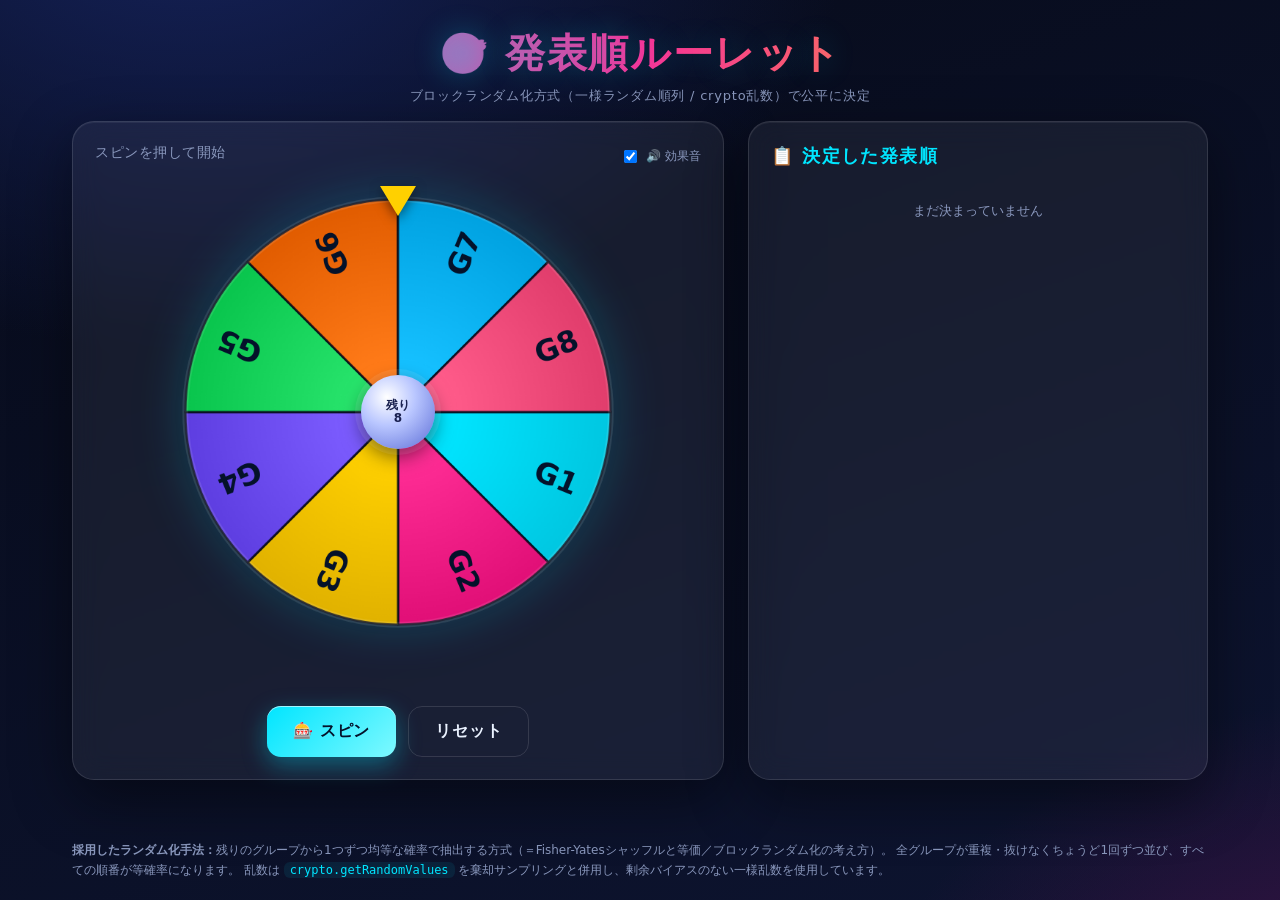
==== index.html @ 49e43e92 "発表順ルーレットアプリを追加 8グループの発表順を一様ランダム順列（ブロックランダム化方式）で 公平に決定するシングルファイルWebアプリ。crypto乱数+棄却サンプリングで 剰余バイアスを排除し、" ====
<!DOCTYPE html>
<html lang="ja">
<head>
<meta charset="UTF-8" />
<meta name="viewport" content="width=device-width, initial-scale=1.0" />
<title>発表順ルーレット | Presentation Order Randomizer</title>
<style>
  :root{
    --bg0:#070b1a;
    --bg1:#0d1430;
    --accent:#00e5ff;
    --accent2:#ff2d95;
    --accent3:#ffd000;
    --glass:rgba(255,255,255,.06);
    --glass-border:rgba(255,255,255,.12);
    --txt:#eaf2ff;
    --muted:#8a98bd;
  }
  *{box-sizing:border-box;}
  html,body{margin:0;height:100%;}
  body{
    font-family:"Hiragino Kaku Gothic ProN","Yu Gothic",Meiryo,system-ui,sans-serif;
    color:var(--txt);
    background:
      radial-gradient(1200px 800px at 15% -10%, #15225a 0%, transparent 55%),
      radial-gradient(1000px 700px at 110% 120%, #45114a 0%, transparent 55%),
      linear-gradient(160deg,var(--bg0),var(--bg1));
    min-height:100%;
    overflow-x:hidden;
  }
  header{
    text-align:center;
    padding:26px 16px 6px;
  }
  header h1{
    margin:0;
    font-size:clamp(22px,4vw,40px);
    letter-spacing:.04em;
    background:linear-gradient(90deg,var(--accent),var(--accent2),var(--accent3));
    -webkit-background-clip:text;background-clip:text;color:transparent;
    text-shadow:0 0 30px rgba(0,229,255,.25);
  }
  header p{margin:6px 0 0;color:var(--muted);font-size:13px;letter-spacing:.06em;}

  .layout{
    display:grid;
    grid-template-columns: minmax(360px, 1fr) minmax(320px, 460px);
    gap:24px;
    max-width:1180px;
    margin:10px auto 60px;
    padding:0 22px;
  }
  @media (max-width:900px){
    .layout{grid-template-columns:1fr;}
  }

  .panel{
    background:var(--glass);
    border:1px solid var(--glass-border);
    border-radius:22px;
    backdrop-filter:blur(14px);
    box-shadow:0 20px 60px rgba(0,0,0,.45), inset 0 1px 0 rgba(255,255,255,.06);
    padding:22px;
  }

  /* ---- Wheel ---- */
  .wheel-wrap{
    position:relative;
    display:flex;
    flex-direction:column;
    align-items:center;
    gap:18px;
  }
  .wheel-stage{position:relative;width:min(72vw,440px);aspect-ratio:1/1;}
  canvas{width:100%;height:100%;display:block;
    filter:drop-shadow(0 0 26px rgba(0,229,255,.20));}
  .pointer{
    position:absolute;top:-6px;left:50%;transform:translateX(-50%);
    width:0;height:0;
    border-left:18px solid transparent;
    border-right:18px solid transparent;
    border-top:30px solid var(--accent3);
    filter:drop-shadow(0 4px 6px rgba(0,0,0,.5));
    z-index:5;
  }
  .hub{
    position:absolute;top:50%;left:50%;transform:translate(-50%,-50%);
    width:74px;height:74px;border-radius:50%;
    background:radial-gradient(circle at 35% 30%, #fff, #b9c6ff 40%, #5a6bd6 100%);
    box-shadow:0 0 0 6px rgba(255,255,255,.08), 0 8px 20px rgba(0,0,0,.5);
    display:flex;align-items:center;justify-content:center;
    font-weight:800;font-size:12px;color:#1a2150;text-align:center;line-height:1.1;
    z-index:4;user-select:none;
  }

  .controls{display:flex;gap:12px;flex-wrap:wrap;justify-content:center;}
  button{
    font-family:inherit;cursor:pointer;border:none;border-radius:14px;
    padding:14px 26px;font-size:16px;font-weight:800;letter-spacing:.05em;
    color:#04122a;
    background:linear-gradient(135deg,var(--accent),#7ef9ff);
    box-shadow:0 8px 24px rgba(0,229,255,.35), inset 0 1px 0 rgba(255,255,255,.6);
    transition:transform .12s ease, box-shadow .12s ease, opacity .2s;
  }
  button:hover{transform:translateY(-2px);box-shadow:0 12px 30px rgba(0,229,255,.5);}
  button:active{transform:translateY(0);}
  button:disabled{opacity:.4;cursor:not-allowed;transform:none;box-shadow:none;}
  button.ghost{
    background:transparent;color:var(--txt);
    border:1px solid var(--glass-border);box-shadow:none;
  }
  button.ghost:hover{background:rgba(255,255,255,.08);box-shadow:none;}

  .status{min-height:24px;font-size:14px;color:var(--muted);text-align:center;letter-spacing:.04em;}
  .big-result{
    text-align:center;font-weight:900;font-size:clamp(20px,3vw,30px);
    min-height:38px;
    background:linear-gradient(90deg,var(--accent3),var(--accent2));
    -webkit-background-clip:text;background-clip:text;color:transparent;
    transition:opacity .3s;
  }

  /* ---- Order list ---- */
  .side h2{margin:0 0 14px;font-size:18px;letter-spacing:.08em;color:var(--accent);}
  .order-list{list-style:none;margin:0;padding:0;display:flex;flex-direction:column;gap:10px;}
  .order-item{
    display:flex;align-items:center;gap:14px;
    padding:12px 14px;border-radius:14px;
    background:rgba(255,255,255,.04);
    border:1px solid var(--glass-border);
    opacity:0;transform:translateY(10px);
    animation:pop .45s cubic-bezier(.2,1.2,.3,1) forwards;
  }
  @keyframes pop{to{opacity:1;transform:translateY(0);}}
  .rank{
    flex:0 0 auto;width:42px;height:42px;border-radius:12px;
    display:flex;align-items:center;justify-content:center;
    font-weight:900;font-size:18px;color:#04122a;
    background:linear-gradient(135deg,var(--accent2),var(--accent3));
    box-shadow:0 6px 16px rgba(255,45,149,.35);
  }
  .order-item .info{display:flex;flex-direction:column;gap:2px;min-width:0;}
  .order-item .grp{font-weight:800;font-size:15px;}
  .order-item .members{font-size:12px;color:var(--muted);
    white-space:nowrap;overflow:hidden;text-overflow:ellipsis;}
  .placeholder{color:var(--muted);font-size:13px;text-align:center;padding:20px 0;}

  .footnote{
    max-width:1180px;margin:0 auto 50px;padding:0 22px;
    color:var(--muted);font-size:12px;line-height:1.7;
  }
  .footnote code{color:var(--accent);background:rgba(0,229,255,.08);padding:1px 6px;border-radius:6px;}

  /* confetti */
  #confetti{position:fixed;inset:0;pointer-events:none;z-index:50;}
  .toprow{display:flex;justify-content:space-between;align-items:center;margin-bottom:6px;}
  .mute{font-size:12px;color:var(--muted);display:flex;gap:6px;align-items:center;cursor:pointer;user-select:none;}
</style>
</head>
<body>
  <header>
    <h1>🎯 発表順ルーレット</h1>
    <p>ブロックランダム化方式（一様ランダム順列 / crypto乱数）で公平に決定</p>
  </header>

  <div class="layout">
    <!-- LEFT: Wheel -->
    <section class="panel wheel-wrap">
      <div class="toprow" style="width:100%">
        <span class="status" id="status" style="text-align:left">スピンを押して開始</span>
        <label class="mute"><input type="checkbox" id="soundToggle" checked> 🔊 効果音</label>
      </div>
      <div class="wheel-stage">
        <div class="pointer"></div>
        <canvas id="wheel" width="600" height="600"></canvas>
        <div class="hub" id="hub">残り<br>8</div>
      </div>
      <div class="big-result" id="bigResult"></div>
      <div class="controls">
        <button id="spinBtn">🎰 スピン</button>
        <button id="resetBtn" class="ghost">リセット</button>
      </div>
    </section>

    <!-- RIGHT: Order -->
    <aside class="panel side">
      <h2>📋 決定した発表順</h2>
      <ol class="order-list" id="orderList">
        <li class="placeholder">まだ決まっていません</li>
      </ol>
    </aside>
  </div>

  <p class="footnote">
    <strong>採用したランダム化手法：</strong>残りのグループから1つずつ均等な確率で抽出する方式（＝Fisher-Yatesシャッフルと等価／ブロックランダム化の考え方）。
    全グループが重複・抜けなくちょうど1回ずつ並び、すべての順番が等確率になります。
    乱数は <code>crypto.getRandomValues</code> を棄却サンプリングと併用し、剰余バイアスのない一様乱数を使用しています。
  </p>

  <canvas id="confetti"></canvas>

<script>
/* ====== データ ====== */
const GROUPS = [
  {no:1, members:[{id:"251436",rome:"TAKEDA, AKARI",ja:"武田 灯"},{id:"301172",rome:"KAWAHARADA, MAYU",ja:"河原田 舞佑"}]},
  {no:2, members:[{id:"271026",rome:"ATSUMI, MOMOKA",ja:"渥見 桃可"},{id:"301081",rome:"HISANO, AYANE",ja:"久野 絢音"}]},
  {no:3, members:[{id:"281442",rome:"TAKANO, AMANE",ja:"高野 天音"},{id:"301511",rome:"UEHARA, SEIICHIRO",ja:"植原 誠一郎"}]},
  {no:4, members:[{id:"291221",rome:"KIMURA, YUNA",ja:"木村 優那"},{id:"301128",rome:"ITO, REIKA",ja:"伊藤 怜和"}]},
  {no:5, members:[{id:"291383",rome:"NISHIO, EITO",ja:"西尾 瑛人"},{id:"301096",rome:"ICHINOSE, YUKINO",ja:"一ノ瀬 友希乃"}]},
  {no:6, members:[{id:"291501",rome:"SHOJI, KAEDE",ja:"庄司 楓"},{id:"301445",rome:"SUZUKI, NANAKO",ja:"鈴木 菜々子"}]},
  {no:7, members:[{id:"291860",rome:"OK, EUNICE",ja:""},{id:"301423",rome:"SHINKAI, KIPPEI",ja:"新海 吉兵"}]},
  {no:8, members:[{id:"301025",rome:"EMOTO, NOAH",ja:"江本 乃安"},{id:"301387",rome:"SAKAMOTO, SUMIKA",ja:"坂本 澄佳"}]},
];
const N = GROUPS.length;
const SEG = (Math.PI*2)/N;
const COLORS = ["#00e5ff","#ff2d95","#ffd000","#7c5cff","#27e36b","#ff7a18","#15c0ff","#ff5b8a"];

/* ====== 偏りのない乱数（棄却サンプリング） ====== */
function randInt(n){               // 0..n-1 を一様に
  const max = Math.floor(0xFFFFFFFF / n) * n;
  const buf = new Uint32Array(1);
  let x;
  do { crypto.getRandomValues(buf); x = buf[0]; } while (x >= max);
  return x % n;
}

/* ====== 状態 ====== */
let decided = [];                 // 決定済みグループ番号(1始まり)
let remaining = GROUPS.map(g=>g.no);
let rotation = 0;                 // 現在のホイール角
let spinning = false;

/* ====== Canvas ====== */
const cv = document.getElementById("wheel");
const ctx = cv.getContext("2d");
const SIZE = cv.width;
const CX = SIZE/2, CY = SIZE/2, R = SIZE/2 - 10;

function drawWheel(rot){
  ctx.clearRect(0,0,SIZE,SIZE);
  for(let i=0;i<N;i++){
    const start = rot + i*SEG;
    const end = start + SEG;
    const isDone = decided.includes(GROUPS[i].no);
    ctx.beginPath();
    ctx.moveTo(CX,CY);
    ctx.arc(CX,CY,R,start,end);
    ctx.closePath();
    if(isDone){
      ctx.fillStyle = "rgba(120,130,170,.18)";
    }else{
      const grad = ctx.createRadialGradient(CX,CY,R*0.25,CX,CY,R);
      grad.addColorStop(0, COLORS[i]);
      grad.addColorStop(1, shade(COLORS[i],-30));
      ctx.fillStyle = grad;
    }
    ctx.fill();
    ctx.lineWidth = 3;
    ctx.strokeStyle = "rgba(7,11,26,.85)";
    ctx.stroke();

    // ラベル
    ctx.save();
    ctx.translate(CX,CY);
    ctx.rotate(start + SEG/2);
    ctx.textAlign = "right";
    ctx.fillStyle = isDone ? "rgba(255,255,255,.35)" : "#04122a";
    ctx.font = "900 40px system-ui, sans-serif";
    ctx.fillText("G"+GROUPS[i].no, R-26, 14);
    ctx.restore();
  }
  // 外周リング
  ctx.beginPath();
  ctx.arc(CX,CY,R,0,Math.PI*2);
  ctx.lineWidth=8;
  ctx.strokeStyle="rgba(255,255,255,.10)";
  ctx.stroke();
}
function shade(hex,p){
  const n=parseInt(hex.slice(1),16);
  let r=(n>>16)+p, g=((n>>8)&255)+p, b=(n&255)+p;
  r=Math.max(0,Math.min(255,r));g=Math.max(0,Math.min(255,g));b=Math.max(0,Math.min(255,b));
  return `rgb(${r},${g},${b})`;
}

/* ====== サウンド ====== */
let audioCtx=null;
function beep(freq,dur,type="square",vol=.08){
  if(!document.getElementById("soundToggle").checked) return;
  try{
    audioCtx = audioCtx || new (window.AudioContext||window.webkitAudioContext)();
    const o=audioCtx.createOscillator(), g=audioCtx.createGain();
    o.type=type;o.frequency.value=freq;
    o.connect(g);g.connect(audioCtx.destination);
    g.gain.setValueAtTime(vol,audioCtx.currentTime);
    g.gain.exponentialRampToValueAtTime(0.0001,audioCtx.currentTime+dur);
    o.start();o.stop(audioCtx.currentTime+dur);
  }catch(e){}
}
function fanfare(){
  [523,659,784,1047].forEach((f,i)=>setTimeout(()=>beep(f,.25,"triangle",.12),i*110));
}

/* ====== スピン ====== */
const spinBtn=document.getElementById("spinBtn");
const resetBtn=document.getElementById("resetBtn");
const statusEl=document.getElementById("status");
const bigResult=document.getElementById("bigResult");
const hub=document.getElementById("hub");

function spin(){
  if(spinning || remaining.length===0) return;
  spinning=true;
  spinBtn.disabled=true; resetBtn.disabled=true;
  bigResult.textContent="";
  statusEl.textContent="抽選中…";

  // 残りから一様ランダムに選ぶ（＝順列を1つずつ確定 / ブロックランダム化）
  const pickIdx = randInt(remaining.length);
  const targetNo = remaining[pickIdx];
  const segIndex = targetNo - 1;             // 配置はG番号順固定

  // 目標セグメント中心をポインタ(真上 -90°)へ
  const center = segIndex*SEG + SEG/2;
  const turns = 5 + randInt(3);              // 演出用の回転数
  const targetRot = (-Math.PI/2 - center) - turns*Math.PI*2;

  const startRot = rotation % (Math.PI*2);
  const normTarget = targetRot;              // 連続値でOK
  const delta = normTarget - startRot;
  const dur = 4200;
  const t0 = performance.now();
  let lastSeg = -1;

  function frame(now){
    let p = Math.min(1,(now-t0)/dur);
    const eased = 1 - Math.pow(1-p, 3);      // ease-out cubic
    rotation = startRot + delta*eased;
    drawWheel(rotation);

    // セグメント通過音
    const ang = ((-Math.PI/2 - rotation) % (Math.PI*2) + Math.PI*2) % (Math.PI*2);
    const curSeg = Math.floor(ang/SEG);
    if(curSeg!==lastSeg){ lastSeg=curSeg; beep(380+curSeg*12,.04,"square",.05); }

    if(p<1){ requestAnimationFrame(frame); }
    else { finishSpin(targetNo); }
  }
  requestAnimationFrame(frame);
}

function finishSpin(no){
  decided.push(no);
  remaining = remaining.filter(x=>x!==no);
  drawWheel(rotation);
  fanfare();

  const g = GROUPS[no-1];
  bigResult.textContent = `${decided.length}番目 → グループ${no}`;
  statusEl.textContent = remaining.length>0
      ? `残り ${remaining.length} グループ`
      : "🎉 全グループの順番が決定しました！";
  hub.innerHTML = remaining.length>0 ? `残り<br>${remaining.length}` : "完了!";

  renderOrder();
  launchConfetti(remaining.length===0 ? 160 : 40);

  spinning=false;
  resetBtn.disabled=false;
  if(remaining.length>0){ spinBtn.disabled=false; }
  else{ spinBtn.disabled=true; }
}

function renderOrder(){
  const ol=document.getElementById("orderList");
  if(decided.length===0){
    ol.innerHTML='<li class="placeholder">まだ決まっていません</li>';
    return;
  }
  ol.innerHTML="";
  decided.forEach((no,idx)=>{
    const g=GROUPS[no-1];
    const names=g.members.map(m=>m.ja||m.rome).join(" ・ ");
    const li=document.createElement("li");
    li.className="order-item";
    li.style.animationDelay=(idx*0.03)+"s";
    li.innerHTML=`<div class="rank">${idx+1}</div>
      <div class="info">
        <span class="grp">グループ ${no}</span>
        <span class="members" title="${names}">${names}</span>
      </div>`;
    ol.appendChild(li);
  });
}

function reset(){
  decided=[]; remaining=GROUPS.map(g=>g.no);
  rotation=0; spinning=false;
  spinBtn.disabled=false; resetBtn.disabled=false;
  bigResult.textContent=""; statusEl.textContent="スピンを押して開始";
  hub.innerHTML="残り<br>8";
  drawWheel(rotation); renderOrder();
}

spinBtn.addEventListener("click",spin);
resetBtn.addEventListener("click",reset);

/* ====== 紙吹雪 ====== */
const confCv=document.getElementById("confetti");
const cctx=confCv.getContext("2d");
let parts=[];
function sizeConf(){confCv.width=innerWidth;confCv.height=innerHeight;}
sizeConf(); addEventListener("resize",sizeConf);
function launchConfetti(n){
  for(let i=0;i<n;i++){
    parts.push({
      x:Math.random()*confCv.width, y:-20,
      vx:(Math.random()-.5)*6, vy:Math.random()*4+2,
      s:Math.random()*8+4, c:COLORS[Math.floor(Math.random()*COLORS.length)],
      rot:Math.random()*6.28, vr:(Math.random()-.5)*.3, life:1
    });
  }
  if(!confRunning) runConfetti();
}
let confRunning=false;
function runConfetti(){
  confRunning=true;
  cctx.clearRect(0,0,confCv.width,confCv.height);
  parts.forEach(p=>{
    p.x+=p.vx;p.y+=p.vy;p.vy+=.12;p.rot+=p.vr;p.life-=.006;
    cctx.save();cctx.translate(p.x,p.y);cctx.rotate(p.rot);
    cctx.globalAlpha=Math.max(0,p.life);cctx.fillStyle=p.c;
    cctx.fillRect(-p.s/2,-p.s/2,p.s,p.s*.6);cctx.restore();
  });
  parts=parts.filter(p=>p.life>0 && p.y<confCv.height+30);
  if(parts.length>0){requestAnimationFrame(runConfetti);}
  else{cctx.clearRect(0,0,confCv.width,confCv.height);confRunning=false;}
}

/* init */
drawWheel(rotation);
</script>
</body>
</html>
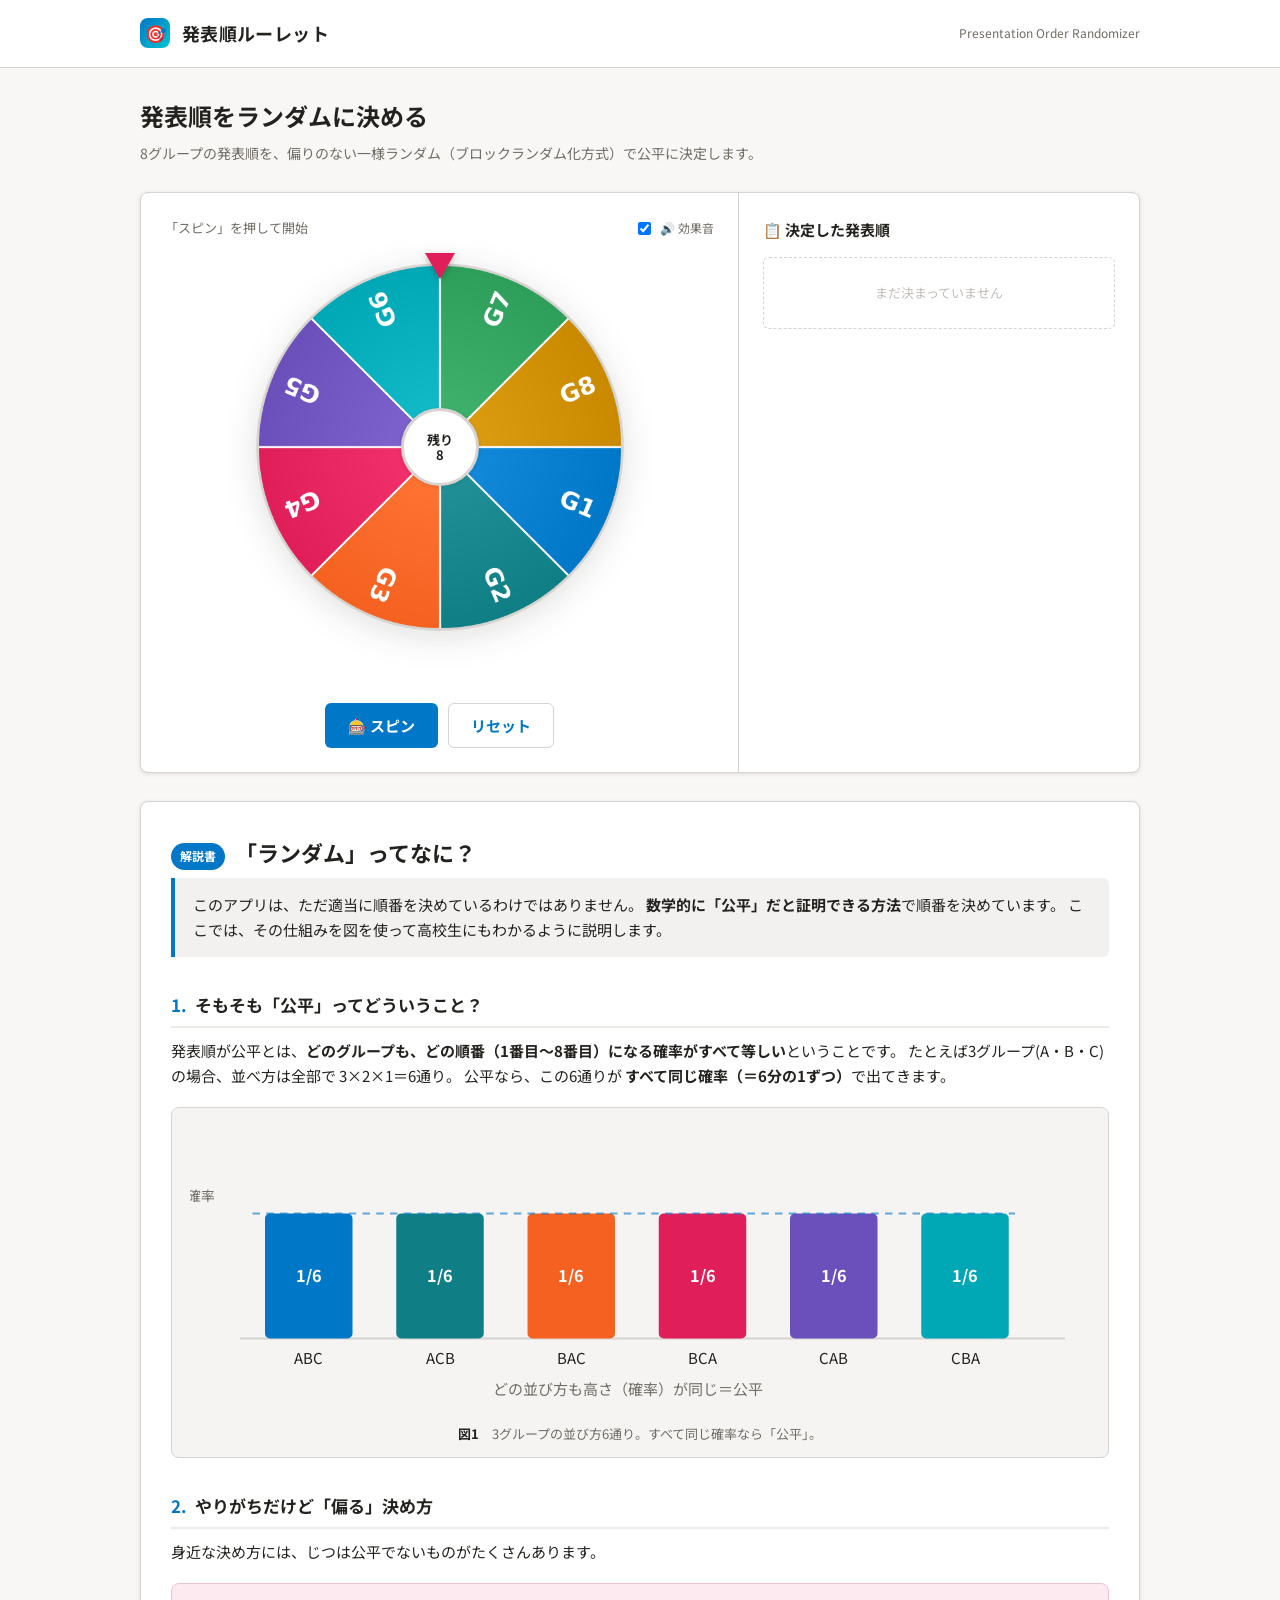
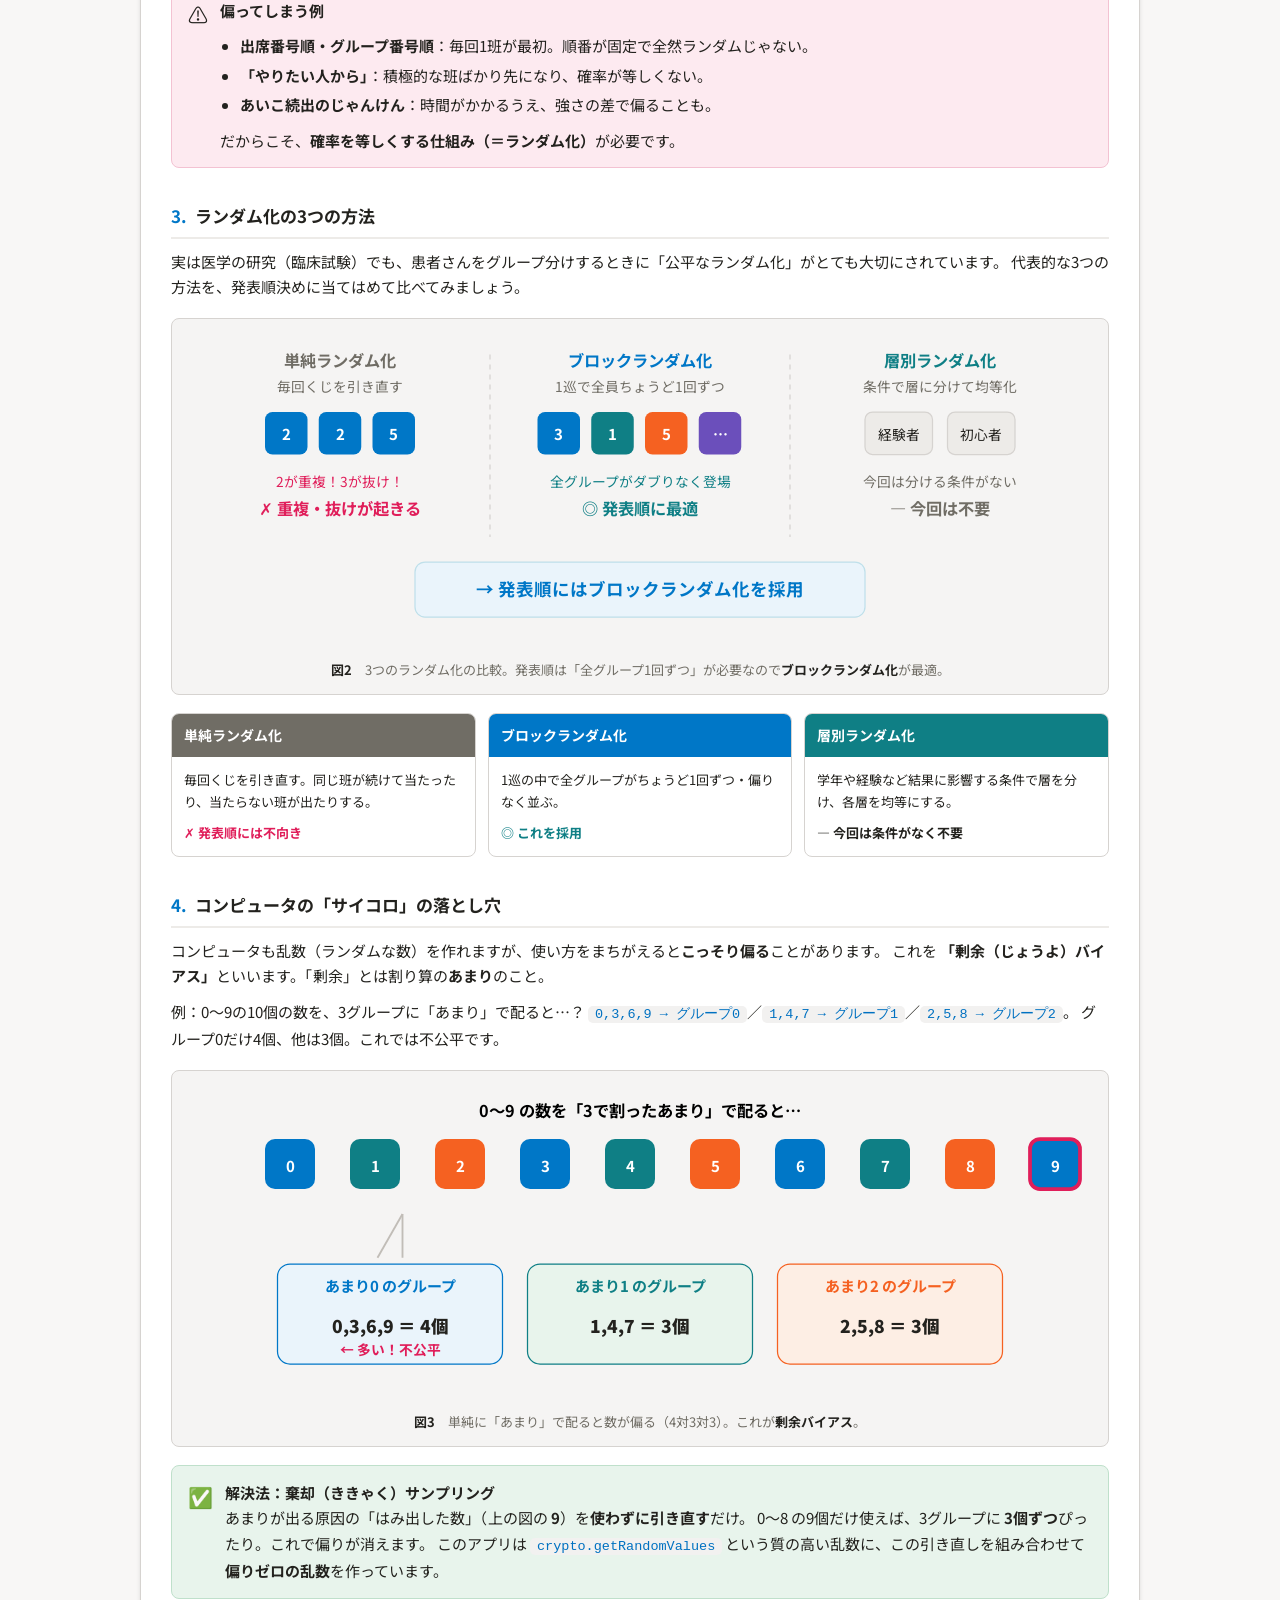
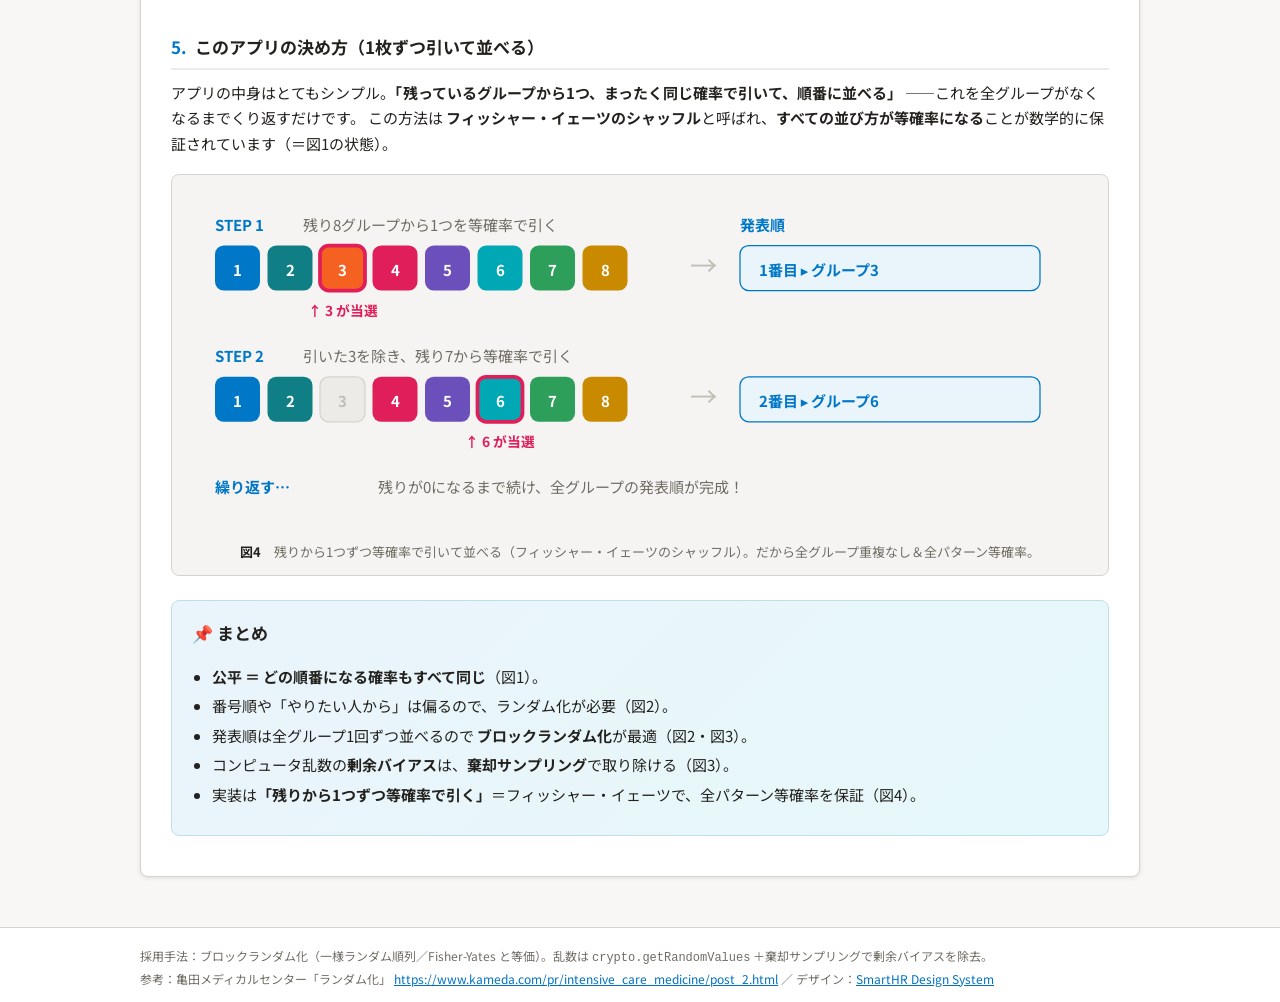
==== commit 1547acc5: "UIをSmartHRデザインに刷新し、図解付きランダム解説書を追加 - SmartHRのカラートークン(MAIN #0077c7 等)とライトで明快なUIに全面リデザイン - ルーレット配色をアクセシ" ====
--- a/index.html
+++ b/index.html
@@ -4,198 +4,513 @@
 <meta charset="UTF-8" />
 <meta name="viewport" content="width=device-width, initial-scale=1.0" />
 <title>発表順ルーレット | Presentation Order Randomizer</title>
+<link rel="preconnect" href="https://fonts.googleapis.com">
+<link rel="preconnect" href="https://fonts.gstatic.com" crossorigin>
+<link href="https://fonts.googleapis.com/css2?family=Noto+Sans+JP:wght@400;500;700;900&display=swap" rel="stylesheet">
 <style>
+  /* ===== SmartHR Design Tokens ===== */
   :root{
-    --bg0:#070b1a;
-    --bg1:#0d1430;
-    --accent:#00e5ff;
-    --accent2:#ff2d95;
-    --accent3:#ffd000;
-    --glass:rgba(255,255,255,.06);
-    --glass-border:rgba(255,255,255,.12);
-    --txt:#eaf2ff;
-    --muted:#8a98bd;
+    --main:#0077c7;        /* MAIN / primary */
+    --main-hover:#0071c1;
+    --brand:#00c4cc;       /* SmartHR blue */
+    --danger:#e01e5a;
+    --warning:#ffcc17;
+    --green:#0f7f85;
+    --orange:#f56121;
+
+    --text-black:#23221e;
+    --text-grey:#706d65;
+    --text-disabled:#c1bdb7;
+    --link:#0071c1;
+
+    --bg:#f8f7f6;          /* BACKGROUND */
+    --base-grey:#f5f4f3;
+    --over-bg:#f2f1f0;
+    --head:#edebe8;
+    --border:#d6d3d0;
+    --white:#fff;
+
+    --radius:8px;
+    --radius-sm:6px;
+    --shadow:0 1px 4px rgba(35,34,30,.12);
+    --shadow-lg:0 4px 16px rgba(35,34,30,.12);
   }
   *{box-sizing:border-box;}
-  html,body{margin:0;height:100%;}
+  html,body{margin:0;}
   body{
-    font-family:"Hiragino Kaku Gothic ProN","Yu Gothic",Meiryo,system-ui,sans-serif;
-    color:var(--txt);
-    background:
-      radial-gradient(1200px 800px at 15% -10%, #15225a 0%, transparent 55%),
-      radial-gradient(1000px 700px at 110% 120%, #45114a 0%, transparent 55%),
-      linear-gradient(160deg,var(--bg0),var(--bg1));
-    min-height:100%;
-    overflow-x:hidden;
-  }
-  header{
-    text-align:center;
-    padding:26px 16px 6px;
-  }
-  header h1{
-    margin:0;
-    font-size:clamp(22px,4vw,40px);
-    letter-spacing:.04em;
-    background:linear-gradient(90deg,var(--accent),var(--accent2),var(--accent3));
-    -webkit-background-clip:text;background-clip:text;color:transparent;
-    text-shadow:0 0 30px rgba(0,229,255,.25);
-  }
-  header p{margin:6px 0 0;color:var(--muted);font-size:13px;letter-spacing:.06em;}
-
-  .layout{
+    font-family:"Noto Sans JP","Hiragino Kaku Gothic ProN","Yu Gothic",Meiryo,system-ui,sans-serif;
+    color:var(--text-black);
+    background:var(--bg);
+    line-height:1.7;
+    font-size:15px;
+    -webkit-font-smoothing:antialiased;
+  }
+  .container{max-width:1040px;margin:0 auto;padding:0 20px;}
+
+  /* ===== Header ===== */
+  header.site{
+    background:var(--white);
+    border-bottom:1px solid var(--border);
+  }
+  .site-inner{
+    max-width:1040px;margin:0 auto;padding:18px 20px;
+    display:flex;align-items:center;gap:12px;
+  }
+  .logo-dot{
+    width:30px;height:30px;border-radius:8px;flex:0 0 auto;
+    background:linear-gradient(135deg,var(--main),var(--brand));
+    display:flex;align-items:center;justify-content:center;font-size:17px;
+  }
+  header.site h1{margin:0;font-size:18px;font-weight:700;letter-spacing:.02em;}
+  header.site .sub{margin-left:auto;font-size:12px;color:var(--text-grey);}
+
+  .page-title{padding:28px 0 8px;}
+  .page-title h2{margin:0;font-size:24px;font-weight:700;}
+  .page-title p{margin:6px 0 0;color:var(--text-grey);font-size:14px;}
+
+  /* ===== Card ===== */
+  .card{
+    background:var(--white);
+    border:1px solid var(--border);
+    border-radius:var(--radius);
+    box-shadow:var(--shadow);
+  }
+  section.app{margin:18px 0 28px;}
+  .app-grid{
     display:grid;
-    grid-template-columns: minmax(360px, 1fr) minmax(320px, 460px);
-    gap:24px;
-    max-width:1180px;
-    margin:10px auto 60px;
-    padding:0 22px;
-  }
-  @media (max-width:900px){
-    .layout{grid-template-columns:1fr;}
-  }
-
-  .panel{
-    background:var(--glass);
-    border:1px solid var(--glass-border);
-    border-radius:22px;
-    backdrop-filter:blur(14px);
-    box-shadow:0 20px 60px rgba(0,0,0,.45), inset 0 1px 0 rgba(255,255,255,.06);
-    padding:22px;
-  }
-
-  /* ---- Wheel ---- */
-  .wheel-wrap{
-    position:relative;
-    display:flex;
-    flex-direction:column;
-    align-items:center;
-    gap:18px;
-  }
-  .wheel-stage{position:relative;width:min(72vw,440px);aspect-ratio:1/1;}
-  canvas{width:100%;height:100%;display:block;
-    filter:drop-shadow(0 0 26px rgba(0,229,255,.20));}
+    grid-template-columns: minmax(320px,1fr) minmax(300px,400px);
+    gap:0;
+  }
+  @media (max-width:860px){ .app-grid{grid-template-columns:1fr;} }
+
+  .wheel-col{padding:24px;display:flex;flex-direction:column;align-items:center;gap:18px;
+    border-right:1px solid var(--border);}
+  @media (max-width:860px){ .wheel-col{border-right:none;border-bottom:1px solid var(--border);} }
+
+  .statusbar{width:100%;display:flex;justify-content:space-between;align-items:center;}
+  .status{font-size:13px;color:var(--text-grey);}
+  .mute{font-size:12px;color:var(--text-grey);display:flex;gap:6px;align-items:center;cursor:pointer;user-select:none;}
+
+  .wheel-stage{position:relative;width:min(70vw,380px);aspect-ratio:1/1;}
+  canvas#wheel{width:100%;height:100%;display:block;filter:drop-shadow(0 6px 16px rgba(35,34,30,.14));}
   .pointer{
-    position:absolute;top:-6px;left:50%;transform:translateX(-50%);
-    width:0;height:0;
-    border-left:18px solid transparent;
-    border-right:18px solid transparent;
-    border-top:30px solid var(--accent3);
-    filter:drop-shadow(0 4px 6px rgba(0,0,0,.5));
-    z-index:5;
+    position:absolute;top:-4px;left:50%;transform:translateX(-50%);
+    width:0;height:0;border-left:15px solid transparent;border-right:15px solid transparent;
+    border-top:26px solid var(--danger);filter:drop-shadow(0 2px 3px rgba(0,0,0,.25));z-index:5;
   }
   .hub{
     position:absolute;top:50%;left:50%;transform:translate(-50%,-50%);
-    width:74px;height:74px;border-radius:50%;
-    background:radial-gradient(circle at 35% 30%, #fff, #b9c6ff 40%, #5a6bd6 100%);
-    box-shadow:0 0 0 6px rgba(255,255,255,.08), 0 8px 20px rgba(0,0,0,.5);
+    width:78px;height:78px;border-radius:50%;background:var(--white);
+    border:3px solid var(--border);box-shadow:var(--shadow);
     display:flex;align-items:center;justify-content:center;
-    font-weight:800;font-size:12px;color:#1a2150;text-align:center;line-height:1.1;
-    z-index:4;user-select:none;
-  }
-
-  .controls{display:flex;gap:12px;flex-wrap:wrap;justify-content:center;}
+    font-weight:700;font-size:13px;color:var(--text-black);text-align:center;line-height:1.2;z-index:4;user-select:none;
+  }
+
+  .big-result{min-height:30px;font-size:20px;font-weight:700;color:var(--main);text-align:center;}
+
+  .controls{display:flex;gap:10px;flex-wrap:wrap;justify-content:center;}
   button{
-    font-family:inherit;cursor:pointer;border:none;border-radius:14px;
-    padding:14px 26px;font-size:16px;font-weight:800;letter-spacing:.05em;
-    color:#04122a;
-    background:linear-gradient(135deg,var(--accent),#7ef9ff);
-    box-shadow:0 8px 24px rgba(0,229,255,.35), inset 0 1px 0 rgba(255,255,255,.6);
-    transition:transform .12s ease, box-shadow .12s ease, opacity .2s;
-  }
-  button:hover{transform:translateY(-2px);box-shadow:0 12px 30px rgba(0,229,255,.5);}
-  button:active{transform:translateY(0);}
-  button:disabled{opacity:.4;cursor:not-allowed;transform:none;box-shadow:none;}
-  button.ghost{
-    background:transparent;color:var(--txt);
-    border:1px solid var(--glass-border);box-shadow:none;
-  }
-  button.ghost:hover{background:rgba(255,255,255,.08);box-shadow:none;}
-
-  .status{min-height:24px;font-size:14px;color:var(--muted);text-align:center;letter-spacing:.04em;}
-  .big-result{
-    text-align:center;font-weight:900;font-size:clamp(20px,3vw,30px);
-    min-height:38px;
-    background:linear-gradient(90deg,var(--accent3),var(--accent2));
-    -webkit-background-clip:text;background-clip:text;color:transparent;
-    transition:opacity .3s;
-  }
-
-  /* ---- Order list ---- */
-  .side h2{margin:0 0 14px;font-size:18px;letter-spacing:.08em;color:var(--accent);}
-  .order-list{list-style:none;margin:0;padding:0;display:flex;flex-direction:column;gap:10px;}
+    font-family:inherit;cursor:pointer;border-radius:var(--radius-sm);
+    padding:11px 22px;font-size:15px;font-weight:700;transition:background .15s,box-shadow .15s,color .15s;
+    border:1px solid transparent;
+  }
+  button:focus-visible{outline:3px solid rgba(0,119,199,.4);outline-offset:1px;}
+  .btn-primary{background:var(--main);color:var(--white);}
+  .btn-primary:hover:not(:disabled){background:var(--main-hover);}
+  .btn-secondary{background:var(--white);color:var(--main);border-color:var(--border);}
+  .btn-secondary:hover:not(:disabled){background:var(--base-grey);}
+  button:disabled{opacity:.45;cursor:not-allowed;}
+
+  /* ===== Order list ===== */
+  .order-col{padding:24px;}
+  .order-col h3{margin:0 0 14px;font-size:15px;font-weight:700;color:var(--text-black);
+    display:flex;align-items:center;gap:8px;}
+  .order-list{list-style:none;margin:0;padding:0;display:flex;flex-direction:column;gap:8px;}
   .order-item{
-    display:flex;align-items:center;gap:14px;
-    padding:12px 14px;border-radius:14px;
-    background:rgba(255,255,255,.04);
-    border:1px solid var(--glass-border);
-    opacity:0;transform:translateY(10px);
-    animation:pop .45s cubic-bezier(.2,1.2,.3,1) forwards;
+    display:flex;align-items:center;gap:12px;padding:10px 12px;border-radius:var(--radius-sm);
+    background:var(--base-grey);border:1px solid var(--border);
+    opacity:0;transform:translateY(8px);animation:pop .4s cubic-bezier(.2,1,.3,1) forwards;
   }
   @keyframes pop{to{opacity:1;transform:translateY(0);}}
-  .rank{
-    flex:0 0 auto;width:42px;height:42px;border-radius:12px;
-    display:flex;align-items:center;justify-content:center;
-    font-weight:900;font-size:18px;color:#04122a;
-    background:linear-gradient(135deg,var(--accent2),var(--accent3));
-    box-shadow:0 6px 16px rgba(255,45,149,.35);
-  }
-  .order-item .info{display:flex;flex-direction:column;gap:2px;min-width:0;}
-  .order-item .grp{font-weight:800;font-size:15px;}
-  .order-item .members{font-size:12px;color:var(--muted);
-    white-space:nowrap;overflow:hidden;text-overflow:ellipsis;}
-  .placeholder{color:var(--muted);font-size:13px;text-align:center;padding:20px 0;}
-
-  .footnote{
-    max-width:1180px;margin:0 auto 50px;padding:0 22px;
-    color:var(--muted);font-size:12px;line-height:1.7;
-  }
-  .footnote code{color:var(--accent);background:rgba(0,229,255,.08);padding:1px 6px;border-radius:6px;}
-
-  /* confetti */
+  .rank{flex:0 0 auto;width:34px;height:34px;border-radius:8px;display:flex;align-items:center;justify-content:center;
+    font-weight:900;font-size:15px;color:var(--white);background:var(--main);}
+  .order-item .info{display:flex;flex-direction:column;min-width:0;}
+  .order-item .grp{font-weight:700;font-size:14px;}
+  .order-item .members{font-size:12px;color:var(--text-grey);white-space:nowrap;overflow:hidden;text-overflow:ellipsis;}
+  .placeholder{color:var(--text-disabled);font-size:13px;text-align:center;padding:24px 0;
+    border:1px dashed var(--border);border-radius:var(--radius-sm);}
+
+  /* ===== Guide / 解説書 ===== */
+  article.guide{padding:32px 30px 40px;margin-bottom:50px;}
+  .guide .lead{
+    background:var(--over-bg);border-left:4px solid var(--main);
+    padding:14px 18px;border-radius:0 var(--radius-sm) var(--radius-sm) 0;color:var(--text-black);margin:0 0 28px;
+  }
+  .guide h2{font-size:22px;margin:0 0 6px;}
+  .guide h2 .badge{display:inline-block;background:var(--main);color:#fff;font-size:12px;font-weight:700;
+    padding:3px 9px;border-radius:999px;margin-right:10px;vertical-align:middle;}
+  .guide h3{font-size:17px;margin:34px 0 10px;padding-bottom:6px;border-bottom:2px solid var(--head);
+    display:flex;align-items:center;gap:8px;}
+  .guide h3 .num{color:var(--main);}
+  .guide p{margin:10px 0;}
+  .guide ul{margin:10px 0;padding-left:1.3em;}
+  .guide li{margin:4px 0;}
+  .guide code{background:var(--over-bg);color:var(--main-hover);padding:1px 7px;border-radius:5px;font-size:.9em;}
+  .figure{margin:18px 0;background:var(--base-grey);border:1px solid var(--border);border-radius:var(--radius);
+    padding:18px 18px 12px;}
+  .figure svg{width:100%;height:auto;display:block;}
+  .figure figcaption{margin-top:10px;font-size:13px;color:var(--text-grey);text-align:center;}
+  .figure figcaption b{color:var(--text-black);}
+  .callout{display:flex;gap:12px;background:#fff7e0;border:1px solid #f0dca0;border-radius:var(--radius);
+    padding:14px 16px;margin:18px 0;}
+  .callout .ico{flex:0 0 auto;font-size:20px;}
+  .callout.good{background:#e8f4ec;border-color:#bfe0cb;}
+  .callout.bad{background:#fdeaf0;border-color:#f3c2d2;}
+  .compare{display:grid;grid-template-columns:repeat(3,1fr);gap:12px;margin:18px 0;}
+  @media (max-width:720px){.compare{grid-template-columns:1fr;}}
+  .compare .col{border:1px solid var(--border);border-radius:var(--radius);overflow:hidden;background:#fff;}
+  .compare .col h4{margin:0;padding:10px 12px;font-size:14px;color:#fff;}
+  .compare .col.simple h4{background:var(--text-grey);}
+  .compare .col.block h4{background:var(--main);}
+  .compare .col.strat h4{background:var(--green);}
+  .compare .col .body{padding:12px;font-size:13px;}
+  .compare .verdict{font-weight:700;margin-top:8px;}
+  .compare .verdict.ng{color:var(--danger);}
+  .compare .verdict.ok{color:var(--green);}
+  .summary-box{background:linear-gradient(135deg,#eaf4fb,#e6f8f9);border:1px solid #bfe0ea;
+    border-radius:var(--radius);padding:18px 20px;margin-top:24px;}
+  .summary-box h3{border:none;margin-top:0;}
+
+  footer{border-top:1px solid var(--border);background:#fff;}
+  footer .inner{max-width:1040px;margin:0 auto;padding:18px 20px;font-size:12px;color:var(--text-grey);}
+  footer a{color:var(--link);}
+
   #confetti{position:fixed;inset:0;pointer-events:none;z-index:50;}
-  .toprow{display:flex;justify-content:space-between;align-items:center;margin-bottom:6px;}
-  .mute{font-size:12px;color:var(--muted);display:flex;gap:6px;align-items:center;cursor:pointer;user-select:none;}
 </style>
 </head>
 <body>
-  <header>
-    <h1>🎯 発表順ルーレット</h1>
-    <p>ブロックランダム化方式（一様ランダム順列 / crypto乱数）で公平に決定</p>
+  <header class="site">
+    <div class="site-inner">
+      <span class="logo-dot">🎯</span>
+      <h1>発表順ルーレット</h1>
+      <span class="sub">Presentation Order Randomizer</span>
+    </div>
   </header>
 
-  <div class="layout">
-    <!-- LEFT: Wheel -->
-    <section class="panel wheel-wrap">
-      <div class="toprow" style="width:100%">
-        <span class="status" id="status" style="text-align:left">スピンを押して開始</span>
-        <label class="mute"><input type="checkbox" id="soundToggle" checked> 🔊 効果音</label>
-      </div>
-      <div class="wheel-stage">
-        <div class="pointer"></div>
-        <canvas id="wheel" width="600" height="600"></canvas>
-        <div class="hub" id="hub">残り<br>8</div>
-      </div>
-      <div class="big-result" id="bigResult"></div>
-      <div class="controls">
-        <button id="spinBtn">🎰 スピン</button>
-        <button id="resetBtn" class="ghost">リセット</button>
+  <div class="container">
+    <div class="page-title">
+      <h2>発表順をランダムに決める</h2>
+      <p>8グループの発表順を、偏りのない一様ランダム（ブロックランダム化方式）で公平に決定します。</p>
+    </div>
+
+    <!-- ===== App ===== -->
+    <section class="app card">
+      <div class="app-grid">
+        <div class="wheel-col">
+          <div class="statusbar">
+            <span class="status" id="status">「スピン」を押して開始</span>
+            <label class="mute"><input type="checkbox" id="soundToggle" checked> 🔊 効果音</label>
+          </div>
+          <div class="wheel-stage">
+            <div class="pointer"></div>
+            <canvas id="wheel" width="600" height="600"></canvas>
+            <div class="hub" id="hub">残り<br>8</div>
+          </div>
+          <div class="big-result" id="bigResult"></div>
+          <div class="controls">
+            <button id="spinBtn" class="btn-primary">🎰 スピン</button>
+            <button id="resetBtn" class="btn-secondary">リセット</button>
+          </div>
+        </div>
+
+        <div class="order-col">
+          <h3>📋 決定した発表順</h3>
+          <ol class="order-list" id="orderList">
+            <li class="placeholder">まだ決まっていません</li>
+          </ol>
+        </div>
       </div>
     </section>
 
-    <!-- RIGHT: Order -->
-    <aside class="panel side">
-      <h2>📋 決定した発表順</h2>
-      <ol class="order-list" id="orderList">
-        <li class="placeholder">まだ決まっていません</li>
-      </ol>
-    </aside>
+    <!-- ===== Guide / 解説書 ===== -->
+    <article class="guide card">
+      <h2><span class="badge">解説書</span>「ランダム」ってなに？</h2>
+      <p class="lead">
+        このアプリは、ただ適当に順番を決めているわけではありません。
+        <b>数学的に「公平」だと証明できる方法</b>で順番を決めています。
+        ここでは、その仕組みを図を使って高校生にもわかるように説明します。
+      </p>
+
+      <!-- 1 -->
+      <h3><span class="num">1.</span> そもそも「公平」ってどういうこと？</h3>
+      <p>
+        発表順が公平とは、<b>どのグループも、どの順番（1番目〜8番目）になる確率がすべて等しい</b>ということです。
+        たとえば3グループ(A・B・C)の場合、並べ方は全部で 3×2×1＝6通り。
+        公平なら、この6通りが <b>すべて同じ確率（＝6分の1ずつ）</b>で出てきます。
+      </p>
+      <figure class="figure">
+        <svg viewBox="0 0 720 230" role="img" aria-label="6通りの並び方がすべて同じ確率になる棒グラフ">
+          <!-- bars -->
+          <g font-family="inherit" font-size="13" text-anchor="middle">
+            <!-- baseline -->
+            <line x1="40" y1="170" x2="700" y2="170" stroke="#d6d3d0" stroke-width="1.5"/>
+            <text x="20" y="60" text-anchor="end" fill="#706d65" font-size="11">確率</text>
+            <!-- 6 equal bars -->
+            <!-- each: x positions -->
+            <g>
+              <rect x="60"  y="70" width="70" height="100" rx="4" fill="#0077c7"/>
+              <rect x="165" y="70" width="70" height="100" rx="4" fill="#0f7f85"/>
+              <rect x="270" y="70" width="70" height="100" rx="4" fill="#f56121"/>
+              <rect x="375" y="70" width="70" height="100" rx="4" fill="#e01e5a"/>
+              <rect x="480" y="70" width="70" height="100" rx="4" fill="#6b4fbb"/>
+              <rect x="585" y="70" width="70" height="100" rx="4" fill="#00a8b5"/>
+            </g>
+            <!-- labels under -->
+            <g fill="#23221e" font-size="12">
+              <text x="95"  y="190">ABC</text>
+              <text x="200" y="190">ACB</text>
+              <text x="305" y="190">BAC</text>
+              <text x="410" y="190">BCA</text>
+              <text x="515" y="190">CAB</text>
+              <text x="620" y="190">CBA</text>
+            </g>
+            <!-- 1/6 labels on top -->
+            <g fill="#fff" font-size="13" font-weight="700">
+              <text x="95"  y="125">1/6</text>
+              <text x="200" y="125">1/6</text>
+              <text x="305" y="125">1/6</text>
+              <text x="410" y="125">1/6</text>
+              <text x="515" y="125">1/6</text>
+              <text x="620" y="125">1/6</text>
+            </g>
+            <!-- dashed equal line -->
+            <line x1="50" y1="70" x2="660" y2="70" stroke="#0077c7" stroke-width="1.5" stroke-dasharray="6 5" opacity=".6"/>
+            <text x="350" y="215" fill="#706d65" font-size="12">どの並び方も高さ（確率）が同じ＝公平</text>
+          </g>
+        </svg>
+        <figcaption><b>図1</b>　3グループの並び方6通り。すべて同じ確率なら「公平」。</figcaption>
+      </figure>
+
+      <!-- 2 -->
+      <h3><span class="num">2.</span> やりがちだけど「偏る」決め方</h3>
+      <p>身近な決め方には、じつは公平でないものがたくさんあります。</p>
+      <div class="callout bad">
+        <span class="ico">⚠️</span>
+        <div>
+          <b>偏ってしまう例</b>
+          <ul>
+            <li><b>出席番号順・グループ番号順</b>：毎回1班が最初。順番が固定で全然ランダムじゃない。</li>
+            <li><b>「やりたい人から」</b>：積極的な班ばかり先になり、確率が等しくない。</li>
+            <li><b>あいこ続出のじゃんけん</b>：時間がかかるうえ、強さの差で偏ることも。</li>
+          </ul>
+          だからこそ、<b>確率を等しくする仕組み（＝ランダム化）</b>が必要です。
+        </div>
+      </div>
+
+      <!-- 3 -->
+      <h3><span class="num">3.</span> ランダム化の3つの方法</h3>
+      <p>
+        実は医学の研究（臨床試験）でも、患者さんをグループ分けするときに「公平なランダム化」がとても大切にされています。
+        代表的な3つの方法を、発表順決めに当てはめて比べてみましょう。
+      </p>
+      <figure class="figure">
+        <svg viewBox="0 0 720 250" role="img" aria-label="単純・ブロック・層別ランダム化の比較図">
+          <g font-family="inherit" font-size="12" text-anchor="middle">
+            <!-- simple -->
+            <text x="120" y="24" font-size="13" font-weight="700" fill="#706d65">単純ランダム化</text>
+            <text x="120" y="44" fill="#706d65" font-size="11">毎回くじを引き直す</text>
+            <g>
+              <rect x="60"  y="60" width="34" height="34" rx="6" fill="#0077c7"/><text x="77" y="82" fill="#fff" font-weight="700">2</text>
+              <rect x="103" y="60" width="34" height="34" rx="6" fill="#0077c7"/><text x="120" y="82" fill="#fff" font-weight="700">2</text>
+              <rect x="146" y="60" width="34" height="34" rx="6" fill="#0077c7"/><text x="163" y="82" fill="#fff" font-weight="700">5</text>
+            </g>
+            <text x="120" y="120" fill="#e01e5a" font-size="11">2が重複！3が抜け！</text>
+            <text x="120" y="142" fill="#e01e5a" font-weight="700" font-size="13">✗ 重複・抜けが起きる</text>
+
+            <!-- block -->
+            <text x="360" y="24" font-size="13" font-weight="700" fill="#0077c7">ブロックランダム化</text>
+            <text x="360" y="44" fill="#706d65" font-size="11">1巡で全員ちょうど1回ずつ</text>
+            <g>
+              <rect x="278" y="60" width="34" height="34" rx="6" fill="#0077c7"/><text x="295" y="82" fill="#fff" font-weight="700">3</text>
+              <rect x="321" y="60" width="34" height="34" rx="6" fill="#0f7f85"/><text x="338" y="82" fill="#fff" font-weight="700">1</text>
+              <rect x="364" y="60" width="34" height="34" rx="6" fill="#f56121"/><text x="381" y="82" fill="#fff" font-weight="700">5</text>
+              <rect x="407" y="60" width="34" height="34" rx="6" fill="#6b4fbb"/><text x="424" y="82" fill="#fff" font-weight="700">…</text>
+            </g>
+            <text x="360" y="120" fill="#0f7f85" font-size="11">全グループがダブりなく登場</text>
+            <text x="360" y="142" fill="#0f7f85" font-weight="700" font-size="13">◎ 発表順に最適</text>
+
+            <!-- stratified -->
+            <text x="600" y="24" font-size="13" font-weight="700" fill="#0f7f85">層別ランダム化</text>
+            <text x="600" y="44" fill="#706d65" font-size="11">条件で層に分けて均等化</text>
+            <g>
+              <rect x="540" y="60" width="54" height="34" rx="6" fill="#edebe8" stroke="#d6d3d0"/><text x="567" y="82" fill="#23221e" font-size="11">経験者</text>
+              <rect x="606" y="60" width="54" height="34" rx="6" fill="#edebe8" stroke="#d6d3d0"/><text x="633" y="82" fill="#23221e" font-size="11">初心者</text>
+            </g>
+            <text x="600" y="120" fill="#706d65" font-size="11">今回は分ける条件がない</text>
+            <text x="600" y="142" fill="#706d65" font-weight="700" font-size="13">— 今回は不要</text>
+
+            <!-- dividers -->
+            <line x1="240" y1="14" x2="240" y2="160" stroke="#d6d3d0" stroke-dasharray="4 4"/>
+            <line x1="480" y1="14" x2="480" y2="160" stroke="#d6d3d0" stroke-dasharray="4 4"/>
+
+            <!-- bottom verdict -->
+            <rect x="180" y="180" width="360" height="44" rx="8" fill="#eaf4fb" stroke="#bfe0ea"/>
+            <text x="360" y="207" fill="#0077c7" font-size="14" font-weight="700">→ 発表順にはブロックランダム化を採用</text>
+          </g>
+        </svg>
+        <figcaption><b>図2</b>　3つのランダム化の比較。発表順は「全グループ1回ずつ」が必要なので<b>ブロックランダム化</b>が最適。</figcaption>
+      </figure>
+      <div class="compare">
+        <div class="col simple"><h4>単純ランダム化</h4><div class="body">毎回くじを引き直す。同じ班が続けて当たったり、当たらない班が出たりする。<div class="verdict ng">✗ 発表順には不向き</div></div></div>
+        <div class="col block"><h4>ブロックランダム化</h4><div class="body">1巡の中で全グループがちょうど1回ずつ・偏りなく並ぶ。<div class="verdict ok">◎ これを採用</div></div></div>
+        <div class="col strat"><h4>層別ランダム化</h4><div class="body">学年や経験など結果に影響する条件で層を分け、各層を均等にする。<div class="verdict">— 今回は条件がなく不要</div></div></div>
+      </div>
+
+      <!-- 4 -->
+      <h3><span class="num">4.</span> コンピュータの「サイコロ」の落とし穴</h3>
+      <p>
+        コンピュータも乱数（ランダムな数）を作れますが、使い方をまちがえると<b>こっそり偏る</b>ことがあります。
+        これを <b>「剰余（じょうよ）バイアス」</b>といいます。「剰余」とは割り算の<b>あまり</b>のこと。
+      </p>
+      <p>
+        例：0〜9の10個の数を、3グループに「あまり」で配ると…？
+        <code>0,3,6,9 → グループ0</code>／<code>1,4,7 → グループ1</code>／<code>2,5,8 → グループ2</code>。
+        グループ0だけ4個、他は3個。これでは不公平です。
+      </p>
+      <figure class="figure">
+        <svg viewBox="0 0 720 250" role="img" aria-label="剰余バイアスの図。10個の数を3で割った余りで配ると偏る">
+          <g font-family="inherit" font-size="12" text-anchor="middle">
+            <text x="360" y="22" font-size="13" font-weight="700">0〜9 の数を「3で割ったあまり」で配ると…</text>
+            <!-- 10 number chips -->
+            <g>
+              <!-- color by remainder: 0=blue,1=green,2=orange -->
+              <g font-weight="700" fill="#fff">
+                <rect x="60"  y="40" width="40" height="40" rx="8" fill="#0077c7"/><text x="80"  y="66">0</text>
+                <rect x="128" y="40" width="40" height="40" rx="8" fill="#0f7f85"/><text x="148" y="66">1</text>
+                <rect x="196" y="40" width="40" height="40" rx="8" fill="#f56121"/><text x="216" y="66">2</text>
+                <rect x="264" y="40" width="40" height="40" rx="8" fill="#0077c7"/><text x="284" y="66">3</text>
+                <rect x="332" y="40" width="40" height="40" rx="8" fill="#0f7f85"/><text x="352" y="66">4</text>
+                <rect x="400" y="40" width="40" height="40" rx="8" fill="#f56121"/><text x="420" y="66">5</text>
+                <rect x="468" y="40" width="40" height="40" rx="8" fill="#0077c7"/><text x="488" y="66">6</text>
+                <rect x="536" y="40" width="40" height="40" rx="8" fill="#0f7f85"/><text x="556" y="66">7</text>
+                <rect x="604" y="40" width="40" height="40" rx="8" fill="#f56121"/><text x="624" y="66">8</text>
+                <rect x="672" y="40" width="40" height="40" rx="8" fill="#0077c7" stroke="#e01e5a" stroke-width="3"/><text x="692" y="66">9</text>
+              </g>
+            </g>
+            <!-- arrows down to 3 buckets -->
+            <g stroke="#c1bdb7" stroke-width="1.5">
+              <line x1="170" y1="100" x2="150" y2="135"/><line x1="170" y1="100" x2="170" y2="135"/>
+            </g>
+            <!-- buckets -->
+            <g>
+              <rect x="70"  y="140" width="180" height="80" rx="10" fill="#eaf4fb" stroke="#0077c7"/>
+              <rect x="270" y="140" width="180" height="80" rx="10" fill="#e8f4ec" stroke="#0f7f85"/>
+              <rect x="470" y="140" width="180" height="80" rx="10" fill="#fdeee4" stroke="#f56121"/>
+              <text x="160" y="162" fill="#0077c7" font-weight="700">あまり0 のグループ</text>
+              <text x="360" y="162" fill="#0f7f85" font-weight="700">あまり1 のグループ</text>
+              <text x="560" y="162" fill="#f56121" font-weight="700">あまり2 のグループ</text>
+              <text x="160" y="195" fill="#23221e" font-size="14" font-weight="900">0,3,6,9 ＝ 4個</text>
+              <text x="360" y="195" fill="#23221e" font-size="14" font-weight="900">1,4,7 ＝ 3個</text>
+              <text x="560" y="195" fill="#23221e" font-size="14" font-weight="900">2,5,8 ＝ 3個</text>
+              <text x="160" y="213" fill="#e01e5a" font-size="11" font-weight="700">← 多い！不公平</text>
+            </g>
+          </g>
+        </svg>
+        <figcaption><b>図3</b>　単純に「あまり」で配ると数が偏る（4対3対3）。これが<b>剰余バイアス</b>。</figcaption>
+      </figure>
+      <div class="callout good">
+        <span class="ico">✅</span>
+        <div>
+          <b>解決法：棄却（ききゃく）サンプリング</b><br>
+          あまりが出る原因の「はみ出した数」（上の図の <b>9</b>）を<b>使わずに引き直す</b>だけ。
+          0〜8 の9個だけ使えば、3グループに <b>3個ずつ</b>ぴったり。これで偏りが消えます。
+          このアプリは <code>crypto.getRandomValues</code> という質の高い乱数に、この引き直しを組み合わせて
+          <b>偏りゼロの乱数</b>を作っています。
+        </div>
+      </div>
+
+      <!-- 5 -->
+      <h3><span class="num">5.</span> このアプリの決め方（1枚ずつ引いて並べる）</h3>
+      <p>
+        アプリの中身はとてもシンプル。<b>「残っているグループから1つ、まったく同じ確率で引いて、順番に並べる」</b>
+        ——これを全グループがなくなるまでくり返すだけです。
+        この方法は <b>フィッシャー・イェーツのシャッフル</b>と呼ばれ、<b>すべての並び方が等確率になる</b>ことが数学的に保証されています（＝図1の状態）。
+      </p>
+      <figure class="figure">
+        <svg viewBox="0 0 720 270" role="img" aria-label="残りから1つずつ引いて発表順に並べる手順">
+          <g font-family="inherit" font-size="12">
+            <!-- Step1 -->
+            <text x="20" y="30" font-weight="700" fill="#0077c7">STEP 1</text>
+            <text x="90" y="30" fill="#706d65">残り8グループから1つを等確率で引く</text>
+            <g font-weight="700" fill="#fff" text-anchor="middle">
+              <rect x="20"  y="42" width="36" height="36" rx="7" fill="#0077c7"/><text x="38"  y="66">1</text>
+              <rect x="62"  y="42" width="36" height="36" rx="7" fill="#0f7f85"/><text x="80"  y="66">2</text>
+              <rect x="104" y="42" width="36" height="36" rx="7" fill="#f56121" stroke="#e01e5a" stroke-width="3"/><text x="122" y="66">3</text>
+              <rect x="146" y="42" width="36" height="36" rx="7" fill="#e01e5a"/><text x="164" y="66">4</text>
+              <rect x="188" y="42" width="36" height="36" rx="7" fill="#6b4fbb"/><text x="206" y="66">5</text>
+              <rect x="230" y="42" width="36" height="36" rx="7" fill="#00a8b5"/><text x="248" y="66">6</text>
+              <rect x="272" y="42" width="36" height="36" rx="7" fill="#2e9e5b"/><text x="290" y="66">7</text>
+              <rect x="314" y="42" width="36" height="36" rx="7" fill="#c98a00"/><text x="332" y="66">8</text>
+            </g>
+            <text x="122" y="98" text-anchor="middle" fill="#e01e5a" font-size="11" font-weight="700">↑ 3 が当選</text>
+            <!-- arrow -->
+            <text x="400" y="66" font-size="22" fill="#c1bdb7">→</text>
+            <!-- order list -->
+            <text x="440" y="30" font-weight="700" fill="#0077c7">発表順</text>
+            <g>
+              <rect x="440" y="42" width="240" height="36" rx="7" fill="#eaf4fb" stroke="#0077c7"/>
+              <text x="455" y="66" fill="#0077c7" font-weight="700">1番目 ▸ グループ3</text>
+            </g>
+
+            <!-- Step2 -->
+            <text x="20" y="135" font-weight="700" fill="#0077c7">STEP 2</text>
+            <text x="90" y="135" fill="#706d65">引いた3を除き、残り7から等確率で引く</text>
+            <g font-weight="700" fill="#fff" text-anchor="middle">
+              <rect x="20"  y="147" width="36" height="36" rx="7" fill="#0077c7"/><text x="38"  y="171">1</text>
+              <rect x="62"  y="147" width="36" height="36" rx="7" fill="#0f7f85"/><text x="80"  y="171">2</text>
+              <rect x="104" y="147" width="36" height="36" rx="7" fill="#edebe8" stroke="#d6d3d0"/><text x="122" y="171" fill="#c1bdb7">3</text>
+              <rect x="146" y="147" width="36" height="36" rx="7" fill="#e01e5a"/><text x="164" y="171">4</text>
+              <rect x="188" y="147" width="36" height="36" rx="7" fill="#6b4fbb"/><text x="206" y="171">5</text>
+              <rect x="230" y="147" width="36" height="36" rx="7" fill="#00a8b5" stroke="#e01e5a" stroke-width="3"/><text x="248" y="171">6</text>
+              <rect x="272" y="147" width="36" height="36" rx="7" fill="#2e9e5b"/><text x="290" y="171">7</text>
+              <rect x="314" y="147" width="36" height="36" rx="7" fill="#c98a00"/><text x="332" y="171">8</text>
+            </g>
+            <text x="248" y="203" text-anchor="middle" fill="#e01e5a" font-size="11" font-weight="700">↑ 6 が当選</text>
+            <text x="400" y="171" font-size="22" fill="#c1bdb7">→</text>
+            <g>
+              <rect x="440" y="147" width="240" height="36" rx="7" fill="#eaf4fb" stroke="#0077c7"/>
+              <text x="455" y="171" fill="#0077c7" font-weight="700">2番目 ▸ グループ6</text>
+            </g>
+
+            <!-- Step3 -->
+            <text x="20" y="240" font-weight="700" fill="#0077c7">繰り返す…</text>
+            <text x="150" y="240" fill="#706d65">残りが0になるまで続け、全グループの発表順が完成！</text>
+          </g>
+        </svg>
+        <figcaption><b>図4</b>　残りから1つずつ等確率で引いて並べる（フィッシャー・イェーツのシャッフル）。だから全グループ重複なし＆全パターン等確率。</figcaption>
+      </figure>
+
+      <!-- summary -->
+      <div class="summary-box">
+        <h3>📌 まとめ</h3>
+        <ul>
+          <li><b>公平 ＝ どの順番になる確率もすべて同じ</b>（図1）。</li>
+          <li>番号順や「やりたい人から」は偏るので、ランダム化が必要（図2）。</li>
+          <li>発表順は全グループ1回ずつ並べるので <b>ブロックランダム化</b>が最適（図2・図3）。</li>
+          <li>コンピュータ乱数の<b>剰余バイアス</b>は、<b>棄却サンプリング</b>で取り除ける（図3）。</li>
+          <li>実装は<b>「残りから1つずつ等確率で引く」</b>＝フィッシャー・イェーツで、全パターン等確率を保証（図4）。</li>
+        </ul>
+      </div>
+    </article>
   </div>
 
-  <p class="footnote">
-    <strong>採用したランダム化手法：</strong>残りのグループから1つずつ均等な確率で抽出する方式（＝Fisher-Yatesシャッフルと等価／ブロックランダム化の考え方）。
-    全グループが重複・抜けなくちょうど1回ずつ並び、すべての順番が等確率になります。
-    乱数は <code>crypto.getRandomValues</code> を棄却サンプリングと併用し、剰余バイアスのない一様乱数を使用しています。
-  </p>
+  <footer>
+    <div class="inner">
+      採用手法：ブロックランダム化（一様ランダム順列／Fisher-Yates と等価）。乱数は <code>crypto.getRandomValues</code> ＋棄却サンプリングで剰余バイアスを除去。<br>
+      参考：亀田メディカルセンター「ランダム化」 <a href="https://www.kameda.com/pr/intensive_care_medicine/post_2.html" target="_blank" rel="noopener">https://www.kameda.com/pr/intensive_care_medicine/post_2.html</a>
+      ／ デザイン：<a href="https://smarthr.design/products/components/" target="_blank" rel="noopener">SmartHR Design System</a>
+    </div>
+  </footer>
 
   <canvas id="confetti"></canvas>
 
@@ -213,10 +528,11 @@
 ];
 const N = GROUPS.length;
 const SEG = (Math.PI*2)/N;
-const COLORS = ["#00e5ff","#ff2d95","#ffd000","#7c5cff","#27e36b","#ff7a18","#15c0ff","#ff5b8a"];
+/* SmartHR配色をベースにしたアクセシブルな8色 */
+const COLORS = ["#0077c7","#0f7f85","#f56121","#e01e5a","#6b4fbb","#00a8b5","#2e9e5b","#c98a00"];
 
 /* ====== 偏りのない乱数（棄却サンプリング） ====== */
-function randInt(n){               // 0..n-1 を一様に
+function randInt(n){
   const max = Math.floor(0xFFFFFFFF / n) * n;
   const buf = new Uint32Array(1);
   let x;
@@ -225,16 +541,16 @@
 }
 
 /* ====== 状態 ====== */
-let decided = [];                 // 決定済みグループ番号(1始まり)
+let decided = [];
 let remaining = GROUPS.map(g=>g.no);
-let rotation = 0;                 // 現在のホイール角
+let rotation = 0;
 let spinning = false;
 
 /* ====== Canvas ====== */
 const cv = document.getElementById("wheel");
 const ctx = cv.getContext("2d");
 const SIZE = cv.width;
-const CX = SIZE/2, CY = SIZE/2, R = SIZE/2 - 10;
+const CX = SIZE/2, CY = SIZE/2, R = SIZE/2 - 12;
 
 function drawWheel(rot){
   ctx.clearRect(0,0,SIZE,SIZE);
@@ -247,33 +563,31 @@
     ctx.arc(CX,CY,R,start,end);
     ctx.closePath();
     if(isDone){
-      ctx.fillStyle = "rgba(120,130,170,.18)";
+      ctx.fillStyle = "#edebe8";
     }else{
-      const grad = ctx.createRadialGradient(CX,CY,R*0.25,CX,CY,R);
-      grad.addColorStop(0, COLORS[i]);
-      grad.addColorStop(1, shade(COLORS[i],-30));
+      const grad = ctx.createRadialGradient(CX,CY,R*0.2,CX,CY,R);
+      grad.addColorStop(0, shade(COLORS[i],18));
+      grad.addColorStop(1, COLORS[i]);
       ctx.fillStyle = grad;
     }
     ctx.fill();
     ctx.lineWidth = 3;
-    ctx.strokeStyle = "rgba(7,11,26,.85)";
+    ctx.strokeStyle = "#ffffff";
     ctx.stroke();
 
-    // ラベル
     ctx.save();
     ctx.translate(CX,CY);
     ctx.rotate(start + SEG/2);
     ctx.textAlign = "right";
-    ctx.fillStyle = isDone ? "rgba(255,255,255,.35)" : "#04122a";
-    ctx.font = "900 40px system-ui, sans-serif";
-    ctx.fillText("G"+GROUPS[i].no, R-26, 14);
+    ctx.fillStyle = isDone ? "#c1bdb7" : "#ffffff";
+    ctx.font = "900 38px 'Noto Sans JP', system-ui, sans-serif";
+    ctx.fillText("G"+GROUPS[i].no, R-24, 13);
     ctx.restore();
   }
-  // 外周リング
   ctx.beginPath();
   ctx.arc(CX,CY,R,0,Math.PI*2);
-  ctx.lineWidth=8;
-  ctx.strokeStyle="rgba(255,255,255,.10)";
+  ctx.lineWidth=4;
+  ctx.strokeStyle="#d6d3d0";
   ctx.stroke();
 }
 function shade(hex,p){
@@ -285,7 +599,7 @@
 
 /* ====== サウンド ====== */
 let audioCtx=null;
-function beep(freq,dur,type="square",vol=.08){
+function beep(freq,dur,type="square",vol=.06){
   if(!document.getElementById("soundToggle").checked) return;
   try{
     audioCtx = audioCtx || new (window.AudioContext||window.webkitAudioContext)();
@@ -298,7 +612,7 @@
   }catch(e){}
 }
 function fanfare(){
-  [523,659,784,1047].forEach((f,i)=>setTimeout(()=>beep(f,.25,"triangle",.12),i*110));
+  [523,659,784,1047].forEach((f,i)=>setTimeout(()=>beep(f,.25,"triangle",.10),i*110));
 }
 
 /* ====== スピン ====== */
@@ -315,33 +629,29 @@
   bigResult.textContent="";
   statusEl.textContent="抽選中…";
 
-  // 残りから一様ランダムに選ぶ（＝順列を1つずつ確定 / ブロックランダム化）
   const pickIdx = randInt(remaining.length);
   const targetNo = remaining[pickIdx];
-  const segIndex = targetNo - 1;             // 配置はG番号順固定
-
-  // 目標セグメント中心をポインタ(真上 -90°)へ
+  const segIndex = targetNo - 1;
+
   const center = segIndex*SEG + SEG/2;
-  const turns = 5 + randInt(3);              // 演出用の回転数
+  const turns = 5 + randInt(3);
   const targetRot = (-Math.PI/2 - center) - turns*Math.PI*2;
 
   const startRot = rotation % (Math.PI*2);
-  const normTarget = targetRot;              // 連続値でOK
-  const delta = normTarget - startRot;
+  const delta = targetRot - startRot;
   const dur = 4200;
   const t0 = performance.now();
   let lastSeg = -1;
 
   function frame(now){
     let p = Math.min(1,(now-t0)/dur);
-    const eased = 1 - Math.pow(1-p, 3);      // ease-out cubic
+    const eased = 1 - Math.pow(1-p, 3);
     rotation = startRot + delta*eased;
     drawWheel(rotation);
 
-    // セグメント通過音
     const ang = ((-Math.PI/2 - rotation) % (Math.PI*2) + Math.PI*2) % (Math.PI*2);
     const curSeg = Math.floor(ang/SEG);
-    if(curSeg!==lastSeg){ lastSeg=curSeg; beep(380+curSeg*12,.04,"square",.05); }
+    if(curSeg!==lastSeg){ lastSeg=curSeg; beep(360+curSeg*12,.04,"square",.04); }
 
     if(p<1){ requestAnimationFrame(frame); }
     else { finishSpin(targetNo); }
@@ -355,7 +665,6 @@
   drawWheel(rotation);
   fanfare();
 
-  const g = GROUPS[no-1];
   bigResult.textContent = `${decided.length}番目 → グループ${no}`;
   statusEl.textContent = remaining.length>0
       ? `残り ${remaining.length} グループ`
@@ -367,8 +676,7 @@
 
   spinning=false;
   resetBtn.disabled=false;
-  if(remaining.length>0){ spinBtn.disabled=false; }
-  else{ spinBtn.disabled=true; }
+  spinBtn.disabled = remaining.length===0;
 }
 
 function renderOrder(){
@@ -397,7 +705,7 @@
   decided=[]; remaining=GROUPS.map(g=>g.no);
   rotation=0; spinning=false;
   spinBtn.disabled=false; resetBtn.disabled=false;
-  bigResult.textContent=""; statusEl.textContent="スピンを押して開始";
+  bigResult.textContent=""; statusEl.textContent="「スピン」を押して開始";
   hub.innerHTML="残り<br>8";
   drawWheel(rotation); renderOrder();
 }
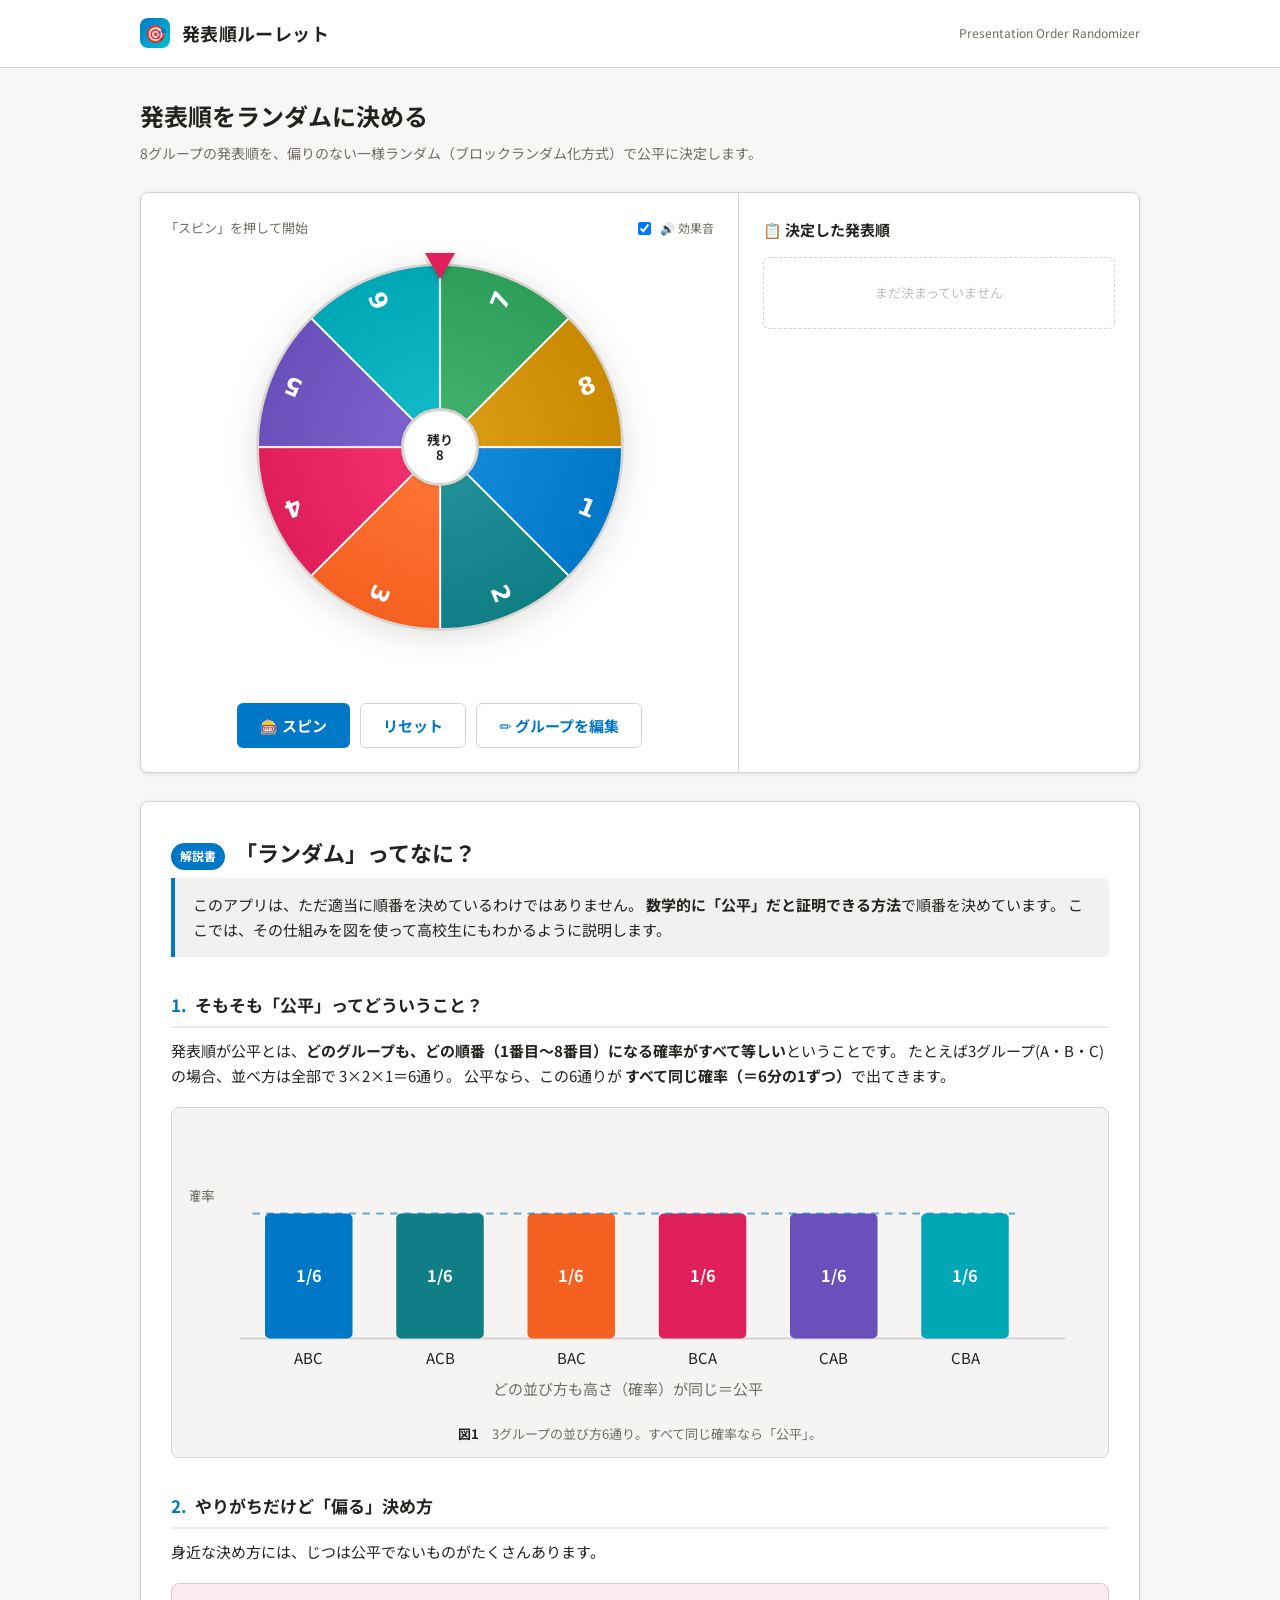
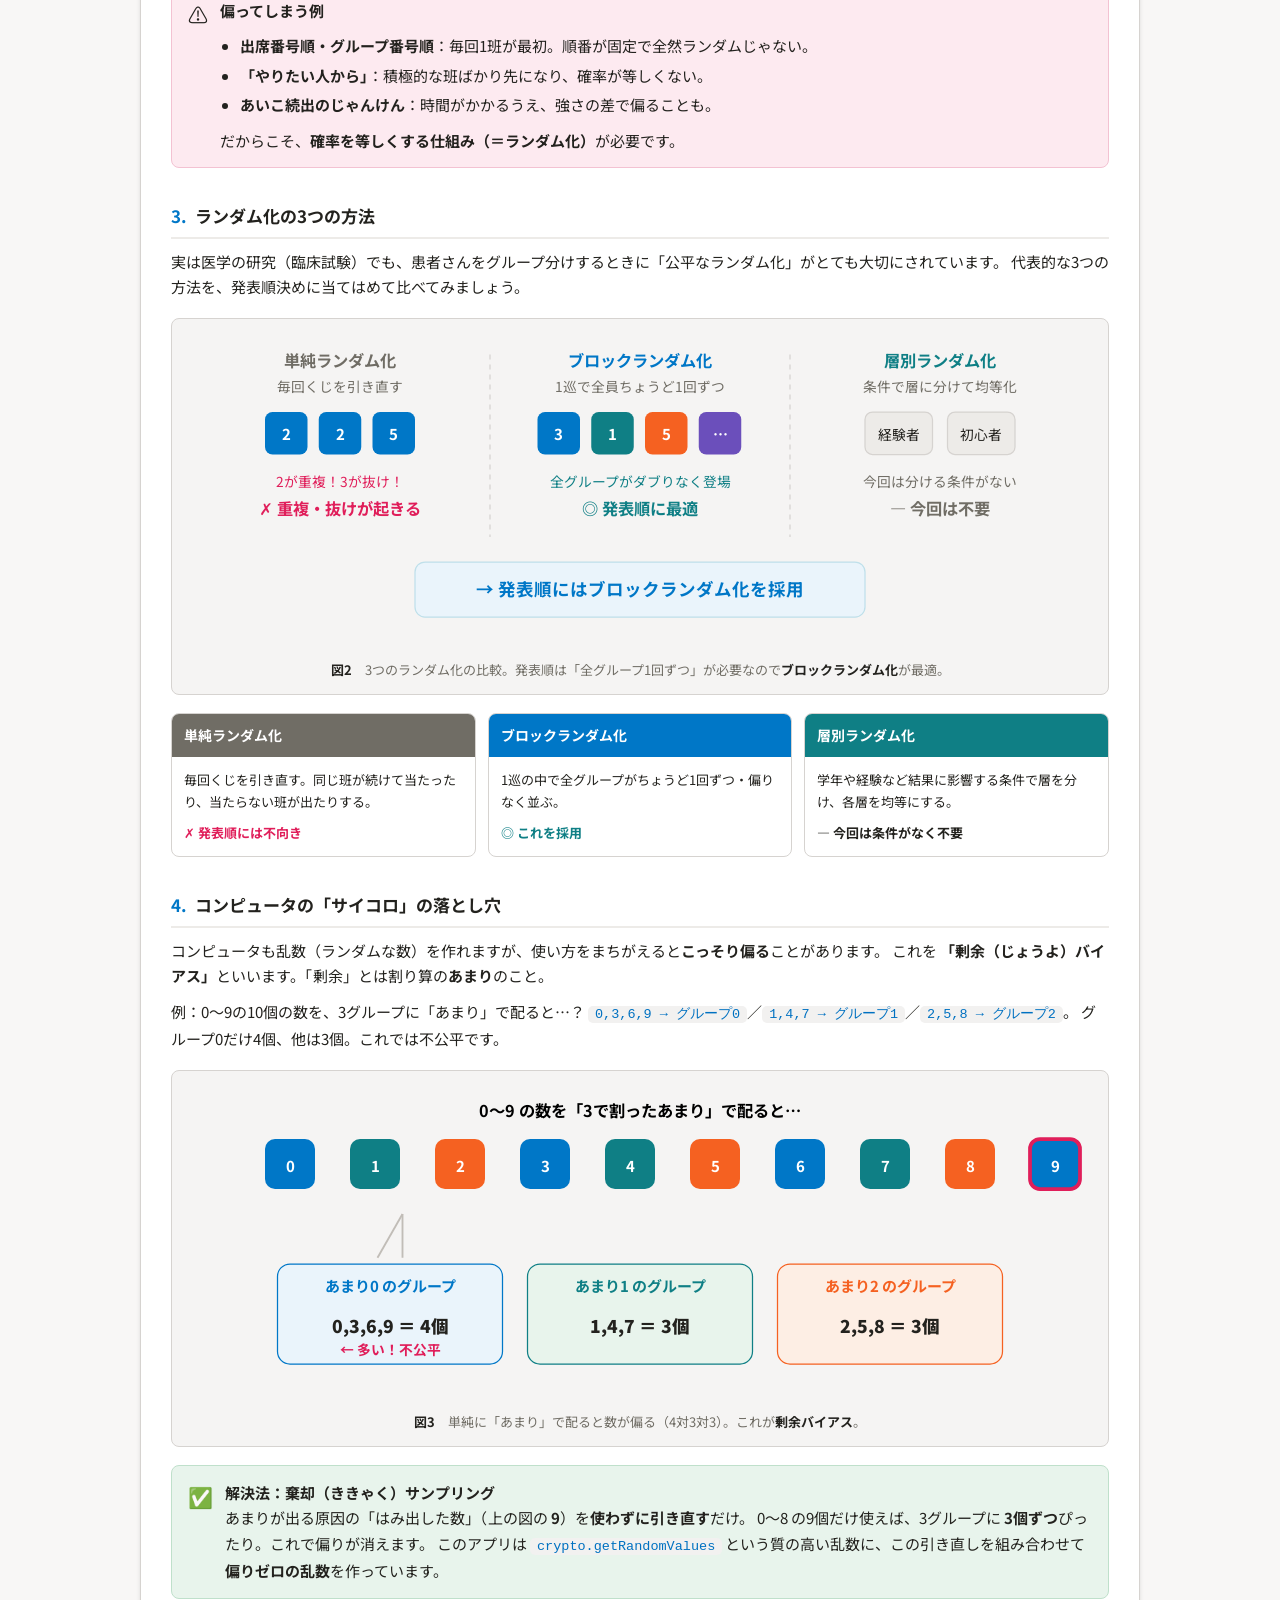
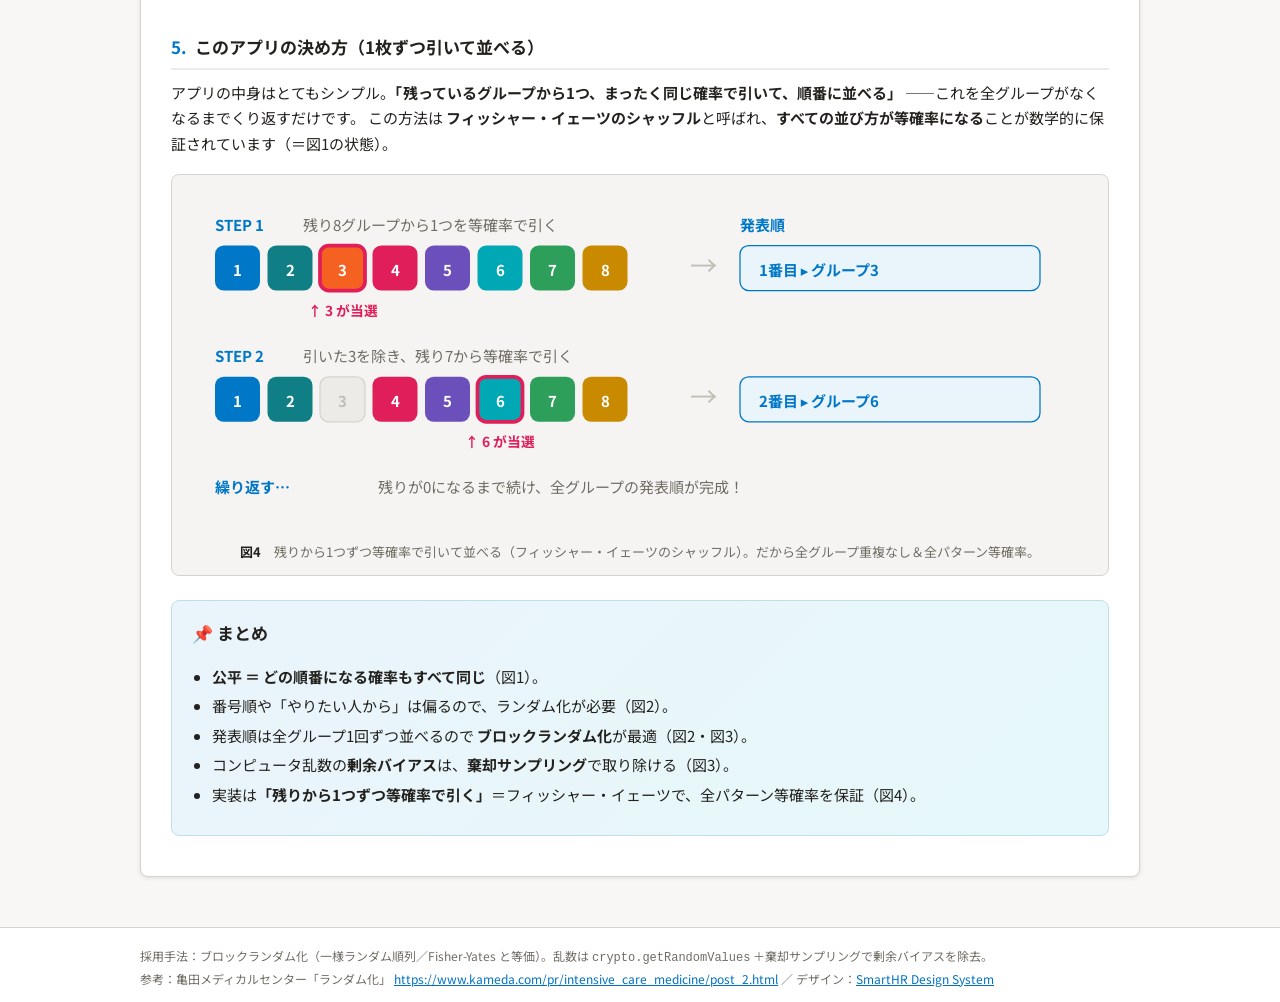
==== commit 231ae210: "グループの数・名前・メンバーを編集できる機能を追加 - 「グループを編集」パネルを追加し、グループの追加/削除、グループ名・   メンバー名の変更、メンバーの追加/削除に対応 - 変更内容はlocal" ====
--- a/index.html
+++ b/index.html
@@ -139,6 +139,38 @@
   .order-item .members{font-size:12px;color:var(--text-grey);white-space:nowrap;overflow:hidden;text-overflow:ellipsis;}
   .placeholder{color:var(--text-disabled);font-size:13px;text-align:center;padding:24px 0;
     border:1px dashed var(--border);border-radius:var(--radius-sm);}
+
+  /* ===== Editor ===== */
+  section.editor{margin:0 0 28px;padding:22px 24px;}
+  .editor-head{display:flex;align-items:center;justify-content:space-between;}
+  .editor-head h3{margin:0;font-size:17px;font-weight:700;}
+  .editor-note{margin:6px 0 18px;font-size:13px;color:var(--text-grey);}
+  .icon-btn{background:transparent;border:1px solid var(--border);border-radius:var(--radius-sm);
+    width:34px;height:34px;padding:0;color:var(--text-grey);font-size:14px;line-height:1;}
+  .icon-btn:hover{background:var(--base-grey);}
+  .grp-edit{border:1px solid var(--border);border-radius:var(--radius);padding:14px 16px;margin-bottom:12px;background:var(--base-grey);}
+  .grp-edit .grp-top{display:flex;align-items:center;gap:10px;margin-bottom:10px;}
+  .grp-edit .grp-no{flex:0 0 auto;width:30px;height:30px;border-radius:7px;background:var(--main);color:#fff;
+    font-weight:900;display:flex;align-items:center;justify-content:center;font-size:14px;}
+  .grp-edit input[type=text]{font-family:inherit;font-size:14px;color:var(--text-black);
+    border:1px solid var(--border);border-radius:var(--radius-sm);padding:8px 10px;background:#fff;width:100%;}
+  .grp-edit input[type=text]:focus{outline:none;border-color:var(--main);box-shadow:0 0 0 3px rgba(0,119,199,.15);}
+  .grp-name-in{flex:1 1 auto;font-weight:700;}
+  .members-edit{display:flex;flex-direction:column;gap:8px;padding-left:40px;}
+  .member-row{display:flex;align-items:center;gap:8px;}
+  .member-row .mlabel{flex:0 0 auto;font-size:12px;color:var(--text-grey);width:62px;}
+  .del-btn{flex:0 0 auto;background:#fff;border:1px solid var(--border);color:var(--danger);
+    border-radius:var(--radius-sm);width:32px;height:32px;padding:0;font-size:13px;cursor:pointer;}
+  .del-btn:hover{background:#fdeaf0;border-color:#f3c2d2;}
+  .add-member{margin:10px 0 0 40px;}
+  .btn-add{font-family:inherit;cursor:pointer;width:100%;padding:11px;border-radius:var(--radius-sm);
+    border:1px dashed var(--main);background:#eaf4fb;color:var(--main);font-weight:700;font-size:14px;}
+  .btn-add:hover{background:#dcecf9;}
+  .btn-add.sm{width:auto;padding:7px 14px;font-size:13px;border-style:solid;background:#fff;}
+  .editor-actions{display:flex;align-items:center;gap:10px;margin-top:18px;flex-wrap:wrap;}
+  .btn-text{background:transparent;border:none;color:var(--text-grey);text-decoration:underline;
+    cursor:pointer;font-family:inherit;font-size:13px;margin-left:auto;}
+  .btn-text:hover{color:var(--danger);}
 
   /* ===== Guide / 解説書 ===== */
   article.guide{padding:32px 30px 40px;margin-bottom:50px;}
@@ -220,6 +252,7 @@
           <div class="controls">
             <button id="spinBtn" class="btn-primary">🎰 スピン</button>
             <button id="resetBtn" class="btn-secondary">リセット</button>
+            <button id="editBtn" class="btn-secondary">✏️ グループを編集</button>
           </div>
         </div>
 
@@ -229,6 +262,22 @@
             <li class="placeholder">まだ決まっていません</li>
           </ol>
         </div>
+      </div>
+    </section>
+
+    <!-- ===== Editor / 編集 ===== -->
+    <section class="editor card" id="editor" hidden>
+      <div class="editor-head">
+        <h3>✏️ グループを編集</h3>
+        <button id="closeEditBtn" class="icon-btn" aria-label="閉じる">✕</button>
+      </div>
+      <p class="editor-note">グループの数・グループ名・メンバー名を自由に変更できます。変更は端末に保存され、次回も保持されます。</p>
+      <div id="groupEditor"></div>
+      <button id="addGroupBtn" class="btn-add">＋ グループを追加</button>
+      <div class="editor-actions">
+        <button id="saveEditBtn" class="btn-primary">保存して反映</button>
+        <button id="cancelEditBtn" class="btn-secondary">キャンセル</button>
+        <button id="resetDefaultBtn" class="btn-text">初期データに戻す</button>
       </div>
     </section>
 
@@ -515,21 +564,53 @@
   <canvas id="confetti"></canvas>
 
 <script>
-/* ====== データ ====== */
-const GROUPS = [
-  {no:1, members:[{id:"251436",rome:"TAKEDA, AKARI",ja:"武田 灯"},{id:"301172",rome:"KAWAHARADA, MAYU",ja:"河原田 舞佑"}]},
-  {no:2, members:[{id:"271026",rome:"ATSUMI, MOMOKA",ja:"渥見 桃可"},{id:"301081",rome:"HISANO, AYANE",ja:"久野 絢音"}]},
-  {no:3, members:[{id:"281442",rome:"TAKANO, AMANE",ja:"高野 天音"},{id:"301511",rome:"UEHARA, SEIICHIRO",ja:"植原 誠一郎"}]},
-  {no:4, members:[{id:"291221",rome:"KIMURA, YUNA",ja:"木村 優那"},{id:"301128",rome:"ITO, REIKA",ja:"伊藤 怜和"}]},
-  {no:5, members:[{id:"291383",rome:"NISHIO, EITO",ja:"西尾 瑛人"},{id:"301096",rome:"ICHINOSE, YUKINO",ja:"一ノ瀬 友希乃"}]},
-  {no:6, members:[{id:"291501",rome:"SHOJI, KAEDE",ja:"庄司 楓"},{id:"301445",rome:"SUZUKI, NANAKO",ja:"鈴木 菜々子"}]},
-  {no:7, members:[{id:"291860",rome:"OK, EUNICE",ja:""},{id:"301423",rome:"SHINKAI, KIPPEI",ja:"新海 吉兵"}]},
-  {no:8, members:[{id:"301025",rome:"EMOTO, NOAH",ja:"江本 乃安"},{id:"301387",rome:"SAKAMOTO, SUMIKA",ja:"坂本 澄佳"}]},
+/* ====== データ（初期値） ====== */
+const DEFAULT_GROUPS = [
+  {name:"グループ1", members:["武田 灯","河原田 舞佑"]},
+  {name:"グループ2", members:["渥見 桃可","久野 絢音"]},
+  {name:"グループ3", members:["高野 天音","植原 誠一郎"]},
+  {name:"グループ4", members:["木村 優那","伊藤 怜和"]},
+  {name:"グループ5", members:["西尾 瑛人","一ノ瀬 友希乃"]},
+  {name:"グループ6", members:["庄司 楓","鈴木 菜々子"]},
+  {name:"グループ7", members:["OK, EUNICE","新海 吉兵"]},
+  {name:"グループ8", members:["江本 乃安","坂本 澄佳"]},
 ];
-const N = GROUPS.length;
-const SEG = (Math.PI*2)/N;
-/* SmartHR配色をベースにしたアクセシブルな8色 */
-const COLORS = ["#0077c7","#0f7f85","#f56121","#e01e5a","#6b4fbb","#00a8b5","#2e9e5b","#c98a00"];
+const STORE_KEY = "presentation-roulette-groups-v1";
+
+function loadGroups(){
+  try{
+    const raw = localStorage.getItem(STORE_KEY);
+    if(raw){
+      const data = JSON.parse(raw);
+      if(Array.isArray(data) && data.length>=2) return data;
+    }
+  }catch(e){}
+  return JSON.parse(JSON.stringify(DEFAULT_GROUPS));
+}
+function saveGroups(){
+  try{ localStorage.setItem(STORE_KEY, JSON.stringify(groups)); }catch(e){}
+}
+
+let groups = loadGroups();        // 可変データ
+let N = groups.length;
+let SEG = (Math.PI*2)/N;
+
+/* SmartHR配色をベースにしたアクセシブルな配色（グループ数に応じて生成） */
+const BASE_COLORS = ["#0077c7","#0f7f85","#f56121","#e01e5a","#6b4fbb","#00a8b5","#2e9e5b","#c98a00"];
+function hslToHex(h,s,l){
+  s/=100; l/=100;
+  const k=n=>(n+h/30)%12, a=s*Math.min(l,1-l);
+  const f=n=>{const c=l-a*Math.max(-1,Math.min(k(n)-3,Math.min(9-k(n),1)));
+    return Math.round(255*c).toString(16).padStart(2,"0");};
+  return `#${f(0)}${f(8)}${f(4)}`;
+}
+function buildPalette(n){
+  if(n<=BASE_COLORS.length) return BASE_COLORS.slice(0,n);
+  const arr=[];
+  for(let i=0;i<n;i++) arr.push(hslToHex(Math.round(360*i/n),62,45));
+  return arr;
+}
+let COLORS = buildPalette(N);
 
 /* ====== 偏りのない乱数（棄却サンプリング） ====== */
 function randInt(n){
@@ -540,9 +621,9 @@
   return x % n;
 }
 
-/* ====== 状態 ====== */
-let decided = [];
-let remaining = GROUPS.map(g=>g.no);
+/* ====== 状態（グループのindexで管理） ====== */
+let decided = [];                 // 決定済みグループのindex
+let remaining = groups.map((_,i)=>i);
 let rotation = 0;
 let spinning = false;
 
@@ -554,10 +635,11 @@
 
 function drawWheel(rot){
   ctx.clearRect(0,0,SIZE,SIZE);
+  const fontSize = N>14 ? 22 : N>10 ? 28 : 38;
   for(let i=0;i<N;i++){
     const start = rot + i*SEG;
     const end = start + SEG;
-    const isDone = decided.includes(GROUPS[i].no);
+    const isDone = decided.includes(i);
     ctx.beginPath();
     ctx.moveTo(CX,CY);
     ctx.arc(CX,CY,R,start,end);
@@ -580,8 +662,8 @@
     ctx.rotate(start + SEG/2);
     ctx.textAlign = "right";
     ctx.fillStyle = isDone ? "#c1bdb7" : "#ffffff";
-    ctx.font = "900 38px 'Noto Sans JP', system-ui, sans-serif";
-    ctx.fillText("G"+GROUPS[i].no, R-24, 13);
+    ctx.font = "900 "+fontSize+"px 'Noto Sans JP', system-ui, sans-serif";
+    ctx.fillText((i+1), R-24, fontSize*0.34);
     ctx.restore();
   }
   ctx.beginPath();
@@ -630,8 +712,8 @@
   statusEl.textContent="抽選中…";
 
   const pickIdx = randInt(remaining.length);
-  const targetNo = remaining[pickIdx];
-  const segIndex = targetNo - 1;
+  const targetIdx = remaining[pickIdx];
+  const segIndex = targetIdx;
 
   const center = segIndex*SEG + SEG/2;
   const turns = 5 + randInt(3);
@@ -654,18 +736,20 @@
     if(curSeg!==lastSeg){ lastSeg=curSeg; beep(360+curSeg*12,.04,"square",.04); }
 
     if(p<1){ requestAnimationFrame(frame); }
-    else { finishSpin(targetNo); }
+    else { finishSpin(targetIdx); }
   }
   requestAnimationFrame(frame);
 }
 
-function finishSpin(no){
-  decided.push(no);
-  remaining = remaining.filter(x=>x!==no);
+function esc(s){return String(s).replace(/[&<>"]/g,c=>({"&":"&amp;","<":"&lt;",">":"&gt;",'"':"&quot;"}[c]));}
+
+function finishSpin(idx){
+  decided.push(idx);
+  remaining = remaining.filter(x=>x!==idx);
   drawWheel(rotation);
   fanfare();
 
-  bigResult.textContent = `${decided.length}番目 → グループ${no}`;
+  bigResult.textContent = `${decided.length}番目 → ${groups[idx].name}`;
   statusEl.textContent = remaining.length>0
       ? `残り ${remaining.length} グループ`
       : "🎉 全グループの順番が決定しました！";
@@ -686,32 +770,122 @@
     return;
   }
   ol.innerHTML="";
-  decided.forEach((no,idx)=>{
-    const g=GROUPS[no-1];
-    const names=g.members.map(m=>m.ja||m.rome).join(" ・ ");
+  decided.forEach((idx,pos)=>{
+    const g=groups[idx];
+    const names=(g.members||[]).filter(m=>m&&m.trim()).join(" ・ ") || "（メンバー未設定）";
     const li=document.createElement("li");
     li.className="order-item";
-    li.style.animationDelay=(idx*0.03)+"s";
-    li.innerHTML=`<div class="rank">${idx+1}</div>
+    li.style.animationDelay=(pos*0.03)+"s";
+    li.innerHTML=`<div class="rank">${pos+1}</div>
       <div class="info">
-        <span class="grp">グループ ${no}</span>
-        <span class="members" title="${names}">${names}</span>
+        <span class="grp">${esc(g.name)}</span>
+        <span class="members" title="${esc(names)}">${esc(names)}</span>
       </div>`;
     ol.appendChild(li);
   });
 }
 
 function reset(){
-  decided=[]; remaining=GROUPS.map(g=>g.no);
+  decided=[]; remaining=groups.map((_,i)=>i);
   rotation=0; spinning=false;
   spinBtn.disabled=false; resetBtn.disabled=false;
   bigResult.textContent=""; statusEl.textContent="「スピン」を押して開始";
-  hub.innerHTML="残り<br>8";
+  hub.innerHTML=`残り<br>${N}`;
   drawWheel(rotation); renderOrder();
+}
+
+/* グループ変更時に全体を作り直す */
+function rebuildFromGroups(){
+  N = groups.length;
+  SEG = (Math.PI*2)/N;
+  COLORS = buildPalette(N);
+  reset();
 }
 
 spinBtn.addEventListener("click",spin);
 resetBtn.addEventListener("click",reset);
+
+/* ====== 編集機能 ====== */
+const editor = document.getElementById("editor");
+const groupEditor = document.getElementById("groupEditor");
+let draft = [];
+
+function openEditor(){
+  draft = JSON.parse(JSON.stringify(groups));
+  renderEditor();
+  editor.hidden = false;
+  editor.scrollIntoView({behavior:"smooth", block:"start"});
+}
+function closeEditor(){ editor.hidden = true; }
+
+function renderEditor(){
+  groupEditor.innerHTML="";
+  draft.forEach((g,gi)=>{
+    const card=document.createElement("div");
+    card.className="grp-edit";
+    const members=(g.members||[]).map((m,mi)=>`
+      <div class="member-row">
+        <span class="mlabel">メンバー${mi+1}</span>
+        <input type="text" value="${esc(m)}" data-g="${gi}" data-m="${mi}" class="member-in" placeholder="名前">
+        <button class="del-btn" data-del-member="${gi}:${mi}" aria-label="削除">🗑</button>
+      </div>`).join("");
+    card.innerHTML=`
+      <div class="grp-top">
+        <span class="grp-no">${gi+1}</span>
+        <input type="text" class="grp-name-in" value="${esc(g.name)}" data-name="${gi}" placeholder="グループ名">
+        <button class="del-btn" data-del-group="${gi}" aria-label="グループ削除" title="グループを削除">🗑</button>
+      </div>
+      <div class="members-edit">${members}</div>
+      <button class="btn-add sm" data-add-member="${gi}">＋ メンバーを追加</button>
+    `;
+    groupEditor.appendChild(card);
+  });
+}
+
+/* 入力を都度draftへ反映 */
+groupEditor.addEventListener("input", e=>{
+  const t=e.target;
+  if(t.dataset.name!==undefined){ draft[+t.dataset.name].name = t.value; }
+  else if(t.classList.contains("member-in")){ draft[+t.dataset.g].members[+t.dataset.m] = t.value; }
+});
+groupEditor.addEventListener("click", e=>{
+  const t=e.target.closest("button");
+  if(!t) return;
+  if(t.dataset.delGroup!==undefined){
+    if(draft.length<=2){ alert("グループは2つ以上必要です。"); return; }
+    draft.splice(+t.dataset.delGroup,1); renderEditor();
+  }else if(t.dataset.addMember!==undefined){
+    draft[+t.dataset.addMember].members.push(""); renderEditor();
+  }else if(t.dataset.delMember!==undefined){
+    const [gi,mi]=t.dataset.delMember.split(":").map(Number);
+    draft[gi].members.splice(mi,1); renderEditor();
+  }
+});
+
+document.getElementById("addGroupBtn").addEventListener("click",()=>{
+  draft.push({name:`グループ${draft.length+1}`, members:["",""]});
+  renderEditor();
+});
+document.getElementById("saveEditBtn").addEventListener("click",()=>{
+  if(draft.length<2){ alert("グループは2つ以上必要です。"); return; }
+  // 整形：名前が空ならデフォルト名、空メンバーは除去
+  groups = draft.map((g,i)=>({
+    name:(g.name&&g.name.trim()) ? g.name.trim() : `グループ${i+1}`,
+    members:(g.members||[]).map(m=>m.trim()).filter(m=>m)
+  }));
+  saveGroups();
+  rebuildFromGroups();
+  closeEditor();
+});
+document.getElementById("editBtn").addEventListener("click",openEditor);
+document.getElementById("closeEditBtn").addEventListener("click",closeEditor);
+document.getElementById("cancelEditBtn").addEventListener("click",closeEditor);
+document.getElementById("resetDefaultBtn").addEventListener("click",()=>{
+  if(confirm("初期データ（8グループ）に戻します。よろしいですか？")){
+    draft = JSON.parse(JSON.stringify(DEFAULT_GROUPS));
+    renderEditor();
+  }
+});
 
 /* ====== 紙吹雪 ====== */
 const confCv=document.getElementById("confetti");
@@ -746,7 +920,7 @@
 }
 
 /* init */
-drawWheel(rotation);
+rebuildFromGroups();
 </script>
 </body>
 </html>
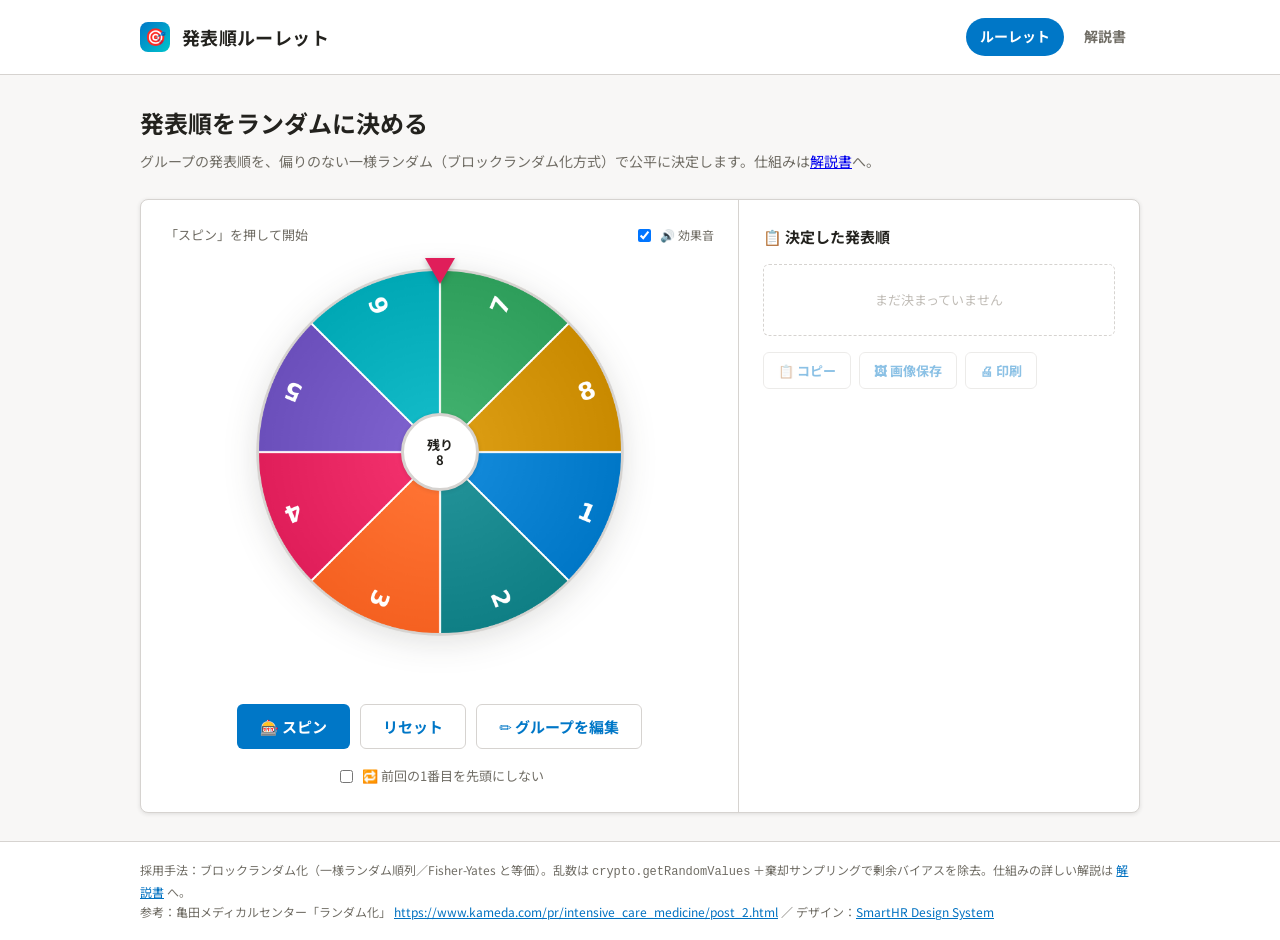
==== commit 5a662d9f: "ページ分割＋結果出力・履歴・連続回避を追加 - ルーレット(index.html)と解説書(guide.html)を別ページに分離。   共通CSSをstyle.css、ロジックをapp.jsに切り出" ====
--- a/index.html
+++ b/index.html
@@ -7,232 +7,24 @@
 <link rel="preconnect" href="https://fonts.googleapis.com">
 <link rel="preconnect" href="https://fonts.gstatic.com" crossorigin>
 <link href="https://fonts.googleapis.com/css2?family=Noto+Sans+JP:wght@400;500;700;900&display=swap" rel="stylesheet">
-<style>
-  /* ===== SmartHR Design Tokens ===== */
-  :root{
-    --main:#0077c7;        /* MAIN / primary */
-    --main-hover:#0071c1;
-    --brand:#00c4cc;       /* SmartHR blue */
-    --danger:#e01e5a;
-    --warning:#ffcc17;
-    --green:#0f7f85;
-    --orange:#f56121;
-
-    --text-black:#23221e;
-    --text-grey:#706d65;
-    --text-disabled:#c1bdb7;
-    --link:#0071c1;
-
-    --bg:#f8f7f6;          /* BACKGROUND */
-    --base-grey:#f5f4f3;
-    --over-bg:#f2f1f0;
-    --head:#edebe8;
-    --border:#d6d3d0;
-    --white:#fff;
-
-    --radius:8px;
-    --radius-sm:6px;
-    --shadow:0 1px 4px rgba(35,34,30,.12);
-    --shadow-lg:0 4px 16px rgba(35,34,30,.12);
-  }
-  *{box-sizing:border-box;}
-  html,body{margin:0;}
-  body{
-    font-family:"Noto Sans JP","Hiragino Kaku Gothic ProN","Yu Gothic",Meiryo,system-ui,sans-serif;
-    color:var(--text-black);
-    background:var(--bg);
-    line-height:1.7;
-    font-size:15px;
-    -webkit-font-smoothing:antialiased;
-  }
-  .container{max-width:1040px;margin:0 auto;padding:0 20px;}
-
-  /* ===== Header ===== */
-  header.site{
-    background:var(--white);
-    border-bottom:1px solid var(--border);
-  }
-  .site-inner{
-    max-width:1040px;margin:0 auto;padding:18px 20px;
-    display:flex;align-items:center;gap:12px;
-  }
-  .logo-dot{
-    width:30px;height:30px;border-radius:8px;flex:0 0 auto;
-    background:linear-gradient(135deg,var(--main),var(--brand));
-    display:flex;align-items:center;justify-content:center;font-size:17px;
-  }
-  header.site h1{margin:0;font-size:18px;font-weight:700;letter-spacing:.02em;}
-  header.site .sub{margin-left:auto;font-size:12px;color:var(--text-grey);}
-
-  .page-title{padding:28px 0 8px;}
-  .page-title h2{margin:0;font-size:24px;font-weight:700;}
-  .page-title p{margin:6px 0 0;color:var(--text-grey);font-size:14px;}
-
-  /* ===== Card ===== */
-  .card{
-    background:var(--white);
-    border:1px solid var(--border);
-    border-radius:var(--radius);
-    box-shadow:var(--shadow);
-  }
-  section.app{margin:18px 0 28px;}
-  .app-grid{
-    display:grid;
-    grid-template-columns: minmax(320px,1fr) minmax(300px,400px);
-    gap:0;
-  }
-  @media (max-width:860px){ .app-grid{grid-template-columns:1fr;} }
-
-  .wheel-col{padding:24px;display:flex;flex-direction:column;align-items:center;gap:18px;
-    border-right:1px solid var(--border);}
-  @media (max-width:860px){ .wheel-col{border-right:none;border-bottom:1px solid var(--border);} }
-
-  .statusbar{width:100%;display:flex;justify-content:space-between;align-items:center;}
-  .status{font-size:13px;color:var(--text-grey);}
-  .mute{font-size:12px;color:var(--text-grey);display:flex;gap:6px;align-items:center;cursor:pointer;user-select:none;}
-
-  .wheel-stage{position:relative;width:min(70vw,380px);aspect-ratio:1/1;}
-  canvas#wheel{width:100%;height:100%;display:block;filter:drop-shadow(0 6px 16px rgba(35,34,30,.14));}
-  .pointer{
-    position:absolute;top:-4px;left:50%;transform:translateX(-50%);
-    width:0;height:0;border-left:15px solid transparent;border-right:15px solid transparent;
-    border-top:26px solid var(--danger);filter:drop-shadow(0 2px 3px rgba(0,0,0,.25));z-index:5;
-  }
-  .hub{
-    position:absolute;top:50%;left:50%;transform:translate(-50%,-50%);
-    width:78px;height:78px;border-radius:50%;background:var(--white);
-    border:3px solid var(--border);box-shadow:var(--shadow);
-    display:flex;align-items:center;justify-content:center;
-    font-weight:700;font-size:13px;color:var(--text-black);text-align:center;line-height:1.2;z-index:4;user-select:none;
-  }
-
-  .big-result{min-height:30px;font-size:20px;font-weight:700;color:var(--main);text-align:center;}
-
-  .controls{display:flex;gap:10px;flex-wrap:wrap;justify-content:center;}
-  button{
-    font-family:inherit;cursor:pointer;border-radius:var(--radius-sm);
-    padding:11px 22px;font-size:15px;font-weight:700;transition:background .15s,box-shadow .15s,color .15s;
-    border:1px solid transparent;
-  }
-  button:focus-visible{outline:3px solid rgba(0,119,199,.4);outline-offset:1px;}
-  .btn-primary{background:var(--main);color:var(--white);}
-  .btn-primary:hover:not(:disabled){background:var(--main-hover);}
-  .btn-secondary{background:var(--white);color:var(--main);border-color:var(--border);}
-  .btn-secondary:hover:not(:disabled){background:var(--base-grey);}
-  button:disabled{opacity:.45;cursor:not-allowed;}
-
-  /* ===== Order list ===== */
-  .order-col{padding:24px;}
-  .order-col h3{margin:0 0 14px;font-size:15px;font-weight:700;color:var(--text-black);
-    display:flex;align-items:center;gap:8px;}
-  .order-list{list-style:none;margin:0;padding:0;display:flex;flex-direction:column;gap:8px;}
-  .order-item{
-    display:flex;align-items:center;gap:12px;padding:10px 12px;border-radius:var(--radius-sm);
-    background:var(--base-grey);border:1px solid var(--border);
-    opacity:0;transform:translateY(8px);animation:pop .4s cubic-bezier(.2,1,.3,1) forwards;
-  }
-  @keyframes pop{to{opacity:1;transform:translateY(0);}}
-  .rank{flex:0 0 auto;width:34px;height:34px;border-radius:8px;display:flex;align-items:center;justify-content:center;
-    font-weight:900;font-size:15px;color:var(--white);background:var(--main);}
-  .order-item .info{display:flex;flex-direction:column;min-width:0;}
-  .order-item .grp{font-weight:700;font-size:14px;}
-  .order-item .members{font-size:12px;color:var(--text-grey);white-space:nowrap;overflow:hidden;text-overflow:ellipsis;}
-  .placeholder{color:var(--text-disabled);font-size:13px;text-align:center;padding:24px 0;
-    border:1px dashed var(--border);border-radius:var(--radius-sm);}
-
-  /* ===== Editor ===== */
-  section.editor{margin:0 0 28px;padding:22px 24px;}
-  .editor-head{display:flex;align-items:center;justify-content:space-between;}
-  .editor-head h3{margin:0;font-size:17px;font-weight:700;}
-  .editor-note{margin:6px 0 18px;font-size:13px;color:var(--text-grey);}
-  .icon-btn{background:transparent;border:1px solid var(--border);border-radius:var(--radius-sm);
-    width:34px;height:34px;padding:0;color:var(--text-grey);font-size:14px;line-height:1;}
-  .icon-btn:hover{background:var(--base-grey);}
-  .grp-edit{border:1px solid var(--border);border-radius:var(--radius);padding:14px 16px;margin-bottom:12px;background:var(--base-grey);}
-  .grp-edit .grp-top{display:flex;align-items:center;gap:10px;margin-bottom:10px;}
-  .grp-edit .grp-no{flex:0 0 auto;width:30px;height:30px;border-radius:7px;background:var(--main);color:#fff;
-    font-weight:900;display:flex;align-items:center;justify-content:center;font-size:14px;}
-  .grp-edit input[type=text]{font-family:inherit;font-size:14px;color:var(--text-black);
-    border:1px solid var(--border);border-radius:var(--radius-sm);padding:8px 10px;background:#fff;width:100%;}
-  .grp-edit input[type=text]:focus{outline:none;border-color:var(--main);box-shadow:0 0 0 3px rgba(0,119,199,.15);}
-  .grp-name-in{flex:1 1 auto;font-weight:700;}
-  .members-edit{display:flex;flex-direction:column;gap:8px;padding-left:40px;}
-  .member-row{display:flex;align-items:center;gap:8px;}
-  .member-row .mlabel{flex:0 0 auto;font-size:12px;color:var(--text-grey);width:62px;}
-  .del-btn{flex:0 0 auto;background:#fff;border:1px solid var(--border);color:var(--danger);
-    border-radius:var(--radius-sm);width:32px;height:32px;padding:0;font-size:13px;cursor:pointer;}
-  .del-btn:hover{background:#fdeaf0;border-color:#f3c2d2;}
-  .add-member{margin:10px 0 0 40px;}
-  .btn-add{font-family:inherit;cursor:pointer;width:100%;padding:11px;border-radius:var(--radius-sm);
-    border:1px dashed var(--main);background:#eaf4fb;color:var(--main);font-weight:700;font-size:14px;}
-  .btn-add:hover{background:#dcecf9;}
-  .btn-add.sm{width:auto;padding:7px 14px;font-size:13px;border-style:solid;background:#fff;}
-  .editor-actions{display:flex;align-items:center;gap:10px;margin-top:18px;flex-wrap:wrap;}
-  .btn-text{background:transparent;border:none;color:var(--text-grey);text-decoration:underline;
-    cursor:pointer;font-family:inherit;font-size:13px;margin-left:auto;}
-  .btn-text:hover{color:var(--danger);}
-
-  /* ===== Guide / 解説書 ===== */
-  article.guide{padding:32px 30px 40px;margin-bottom:50px;}
-  .guide .lead{
-    background:var(--over-bg);border-left:4px solid var(--main);
-    padding:14px 18px;border-radius:0 var(--radius-sm) var(--radius-sm) 0;color:var(--text-black);margin:0 0 28px;
-  }
-  .guide h2{font-size:22px;margin:0 0 6px;}
-  .guide h2 .badge{display:inline-block;background:var(--main);color:#fff;font-size:12px;font-weight:700;
-    padding:3px 9px;border-radius:999px;margin-right:10px;vertical-align:middle;}
-  .guide h3{font-size:17px;margin:34px 0 10px;padding-bottom:6px;border-bottom:2px solid var(--head);
-    display:flex;align-items:center;gap:8px;}
-  .guide h3 .num{color:var(--main);}
-  .guide p{margin:10px 0;}
-  .guide ul{margin:10px 0;padding-left:1.3em;}
-  .guide li{margin:4px 0;}
-  .guide code{background:var(--over-bg);color:var(--main-hover);padding:1px 7px;border-radius:5px;font-size:.9em;}
-  .figure{margin:18px 0;background:var(--base-grey);border:1px solid var(--border);border-radius:var(--radius);
-    padding:18px 18px 12px;}
-  .figure svg{width:100%;height:auto;display:block;}
-  .figure figcaption{margin-top:10px;font-size:13px;color:var(--text-grey);text-align:center;}
-  .figure figcaption b{color:var(--text-black);}
-  .callout{display:flex;gap:12px;background:#fff7e0;border:1px solid #f0dca0;border-radius:var(--radius);
-    padding:14px 16px;margin:18px 0;}
-  .callout .ico{flex:0 0 auto;font-size:20px;}
-  .callout.good{background:#e8f4ec;border-color:#bfe0cb;}
-  .callout.bad{background:#fdeaf0;border-color:#f3c2d2;}
-  .compare{display:grid;grid-template-columns:repeat(3,1fr);gap:12px;margin:18px 0;}
-  @media (max-width:720px){.compare{grid-template-columns:1fr;}}
-  .compare .col{border:1px solid var(--border);border-radius:var(--radius);overflow:hidden;background:#fff;}
-  .compare .col h4{margin:0;padding:10px 12px;font-size:14px;color:#fff;}
-  .compare .col.simple h4{background:var(--text-grey);}
-  .compare .col.block h4{background:var(--main);}
-  .compare .col.strat h4{background:var(--green);}
-  .compare .col .body{padding:12px;font-size:13px;}
-  .compare .verdict{font-weight:700;margin-top:8px;}
-  .compare .verdict.ng{color:var(--danger);}
-  .compare .verdict.ok{color:var(--green);}
-  .summary-box{background:linear-gradient(135deg,#eaf4fb,#e6f8f9);border:1px solid #bfe0ea;
-    border-radius:var(--radius);padding:18px 20px;margin-top:24px;}
-  .summary-box h3{border:none;margin-top:0;}
-
-  footer{border-top:1px solid var(--border);background:#fff;}
-  footer .inner{max-width:1040px;margin:0 auto;padding:18px 20px;font-size:12px;color:var(--text-grey);}
-  footer a{color:var(--link);}
-
-  #confetti{position:fixed;inset:0;pointer-events:none;z-index:50;}
-</style>
+<link rel="stylesheet" href="style.css">
 </head>
 <body>
   <header class="site">
     <div class="site-inner">
-      <span class="logo-dot">🎯</span>
-      <h1>発表順ルーレット</h1>
-      <span class="sub">Presentation Order Randomizer</span>
+      <a class="logo-dot" href="index.html">🎯</a>
+      <h1><a href="index.html">発表順ルーレット</a></h1>
+      <nav class="site-nav">
+        <a href="index.html" class="active">ルーレット</a>
+        <a href="guide.html">解説書</a>
+      </nav>
     </div>
   </header>
 
   <div class="container">
     <div class="page-title">
       <h2>発表順をランダムに決める</h2>
-      <p>8グループの発表順を、偏りのない一様ランダム（ブロックランダム化方式）で公平に決定します。</p>
+      <p>グループの発表順を、偏りのない一様ランダム（ブロックランダム化方式）で公平に決定します。仕組みは<a href="guide.html">解説書</a>へ。</p>
     </div>
 
     <!-- ===== App ===== -->
@@ -254,6 +46,7 @@
             <button id="resetBtn" class="btn-secondary">リセット</button>
             <button id="editBtn" class="btn-secondary">✏️ グループを編集</button>
           </div>
+          <label class="opt"><input type="checkbox" id="avoidConsec"> 🔁 前回の1番目を先頭にしない</label>
         </div>
 
         <div class="order-col">
@@ -261,6 +54,11 @@
           <ol class="order-list" id="orderList">
             <li class="placeholder">まだ決まっていません</li>
           </ol>
+          <div class="result-actions">
+            <button id="copyBtn"  class="btn-secondary btn-sm" disabled>📋 コピー</button>
+            <button id="imageBtn" class="btn-secondary btn-sm" disabled>🖼 画像保存</button>
+            <button id="printBtn" class="btn-secondary btn-sm" disabled>🖨 印刷</button>
+          </div>
         </div>
       </div>
     </section>
@@ -281,281 +79,19 @@
       </div>
     </section>
 
-    <!-- ===== Guide / 解説書 ===== -->
-    <article class="guide card">
-      <h2><span class="badge">解説書</span>「ランダム」ってなに？</h2>
-      <p class="lead">
-        このアプリは、ただ適当に順番を決めているわけではありません。
-        <b>数学的に「公平」だと証明できる方法</b>で順番を決めています。
-        ここでは、その仕組みを図を使って高校生にもわかるように説明します。
-      </p>
-
-      <!-- 1 -->
-      <h3><span class="num">1.</span> そもそも「公平」ってどういうこと？</h3>
-      <p>
-        発表順が公平とは、<b>どのグループも、どの順番（1番目〜8番目）になる確率がすべて等しい</b>ということです。
-        たとえば3グループ(A・B・C)の場合、並べ方は全部で 3×2×1＝6通り。
-        公平なら、この6通りが <b>すべて同じ確率（＝6分の1ずつ）</b>で出てきます。
-      </p>
-      <figure class="figure">
-        <svg viewBox="0 0 720 230" role="img" aria-label="6通りの並び方がすべて同じ確率になる棒グラフ">
-          <!-- bars -->
-          <g font-family="inherit" font-size="13" text-anchor="middle">
-            <!-- baseline -->
-            <line x1="40" y1="170" x2="700" y2="170" stroke="#d6d3d0" stroke-width="1.5"/>
-            <text x="20" y="60" text-anchor="end" fill="#706d65" font-size="11">確率</text>
-            <!-- 6 equal bars -->
-            <!-- each: x positions -->
-            <g>
-              <rect x="60"  y="70" width="70" height="100" rx="4" fill="#0077c7"/>
-              <rect x="165" y="70" width="70" height="100" rx="4" fill="#0f7f85"/>
-              <rect x="270" y="70" width="70" height="100" rx="4" fill="#f56121"/>
-              <rect x="375" y="70" width="70" height="100" rx="4" fill="#e01e5a"/>
-              <rect x="480" y="70" width="70" height="100" rx="4" fill="#6b4fbb"/>
-              <rect x="585" y="70" width="70" height="100" rx="4" fill="#00a8b5"/>
-            </g>
-            <!-- labels under -->
-            <g fill="#23221e" font-size="12">
-              <text x="95"  y="190">ABC</text>
-              <text x="200" y="190">ACB</text>
-              <text x="305" y="190">BAC</text>
-              <text x="410" y="190">BCA</text>
-              <text x="515" y="190">CAB</text>
-              <text x="620" y="190">CBA</text>
-            </g>
-            <!-- 1/6 labels on top -->
-            <g fill="#fff" font-size="13" font-weight="700">
-              <text x="95"  y="125">1/6</text>
-              <text x="200" y="125">1/6</text>
-              <text x="305" y="125">1/6</text>
-              <text x="410" y="125">1/6</text>
-              <text x="515" y="125">1/6</text>
-              <text x="620" y="125">1/6</text>
-            </g>
-            <!-- dashed equal line -->
-            <line x1="50" y1="70" x2="660" y2="70" stroke="#0077c7" stroke-width="1.5" stroke-dasharray="6 5" opacity=".6"/>
-            <text x="350" y="215" fill="#706d65" font-size="12">どの並び方も高さ（確率）が同じ＝公平</text>
-          </g>
-        </svg>
-        <figcaption><b>図1</b>　3グループの並び方6通り。すべて同じ確率なら「公平」。</figcaption>
-      </figure>
-
-      <!-- 2 -->
-      <h3><span class="num">2.</span> やりがちだけど「偏る」決め方</h3>
-      <p>身近な決め方には、じつは公平でないものがたくさんあります。</p>
-      <div class="callout bad">
-        <span class="ico">⚠️</span>
-        <div>
-          <b>偏ってしまう例</b>
-          <ul>
-            <li><b>出席番号順・グループ番号順</b>：毎回1班が最初。順番が固定で全然ランダムじゃない。</li>
-            <li><b>「やりたい人から」</b>：積極的な班ばかり先になり、確率が等しくない。</li>
-            <li><b>あいこ続出のじゃんけん</b>：時間がかかるうえ、強さの差で偏ることも。</li>
-          </ul>
-          だからこそ、<b>確率を等しくする仕組み（＝ランダム化）</b>が必要です。
-        </div>
+    <!-- ===== History / 履歴 ===== -->
+    <section class="history card" id="historyCard" hidden>
+      <div class="editor-head">
+        <h3>📜 抽選の履歴</h3>
+        <button id="clearHistBtn" class="btn-text">履歴を消去</button>
       </div>
-
-      <!-- 3 -->
-      <h3><span class="num">3.</span> ランダム化の3つの方法</h3>
-      <p>
-        実は医学の研究（臨床試験）でも、患者さんをグループ分けするときに「公平なランダム化」がとても大切にされています。
-        代表的な3つの方法を、発表順決めに当てはめて比べてみましょう。
-      </p>
-      <figure class="figure">
-        <svg viewBox="0 0 720 250" role="img" aria-label="単純・ブロック・層別ランダム化の比較図">
-          <g font-family="inherit" font-size="12" text-anchor="middle">
-            <!-- simple -->
-            <text x="120" y="24" font-size="13" font-weight="700" fill="#706d65">単純ランダム化</text>
-            <text x="120" y="44" fill="#706d65" font-size="11">毎回くじを引き直す</text>
-            <g>
-              <rect x="60"  y="60" width="34" height="34" rx="6" fill="#0077c7"/><text x="77" y="82" fill="#fff" font-weight="700">2</text>
-              <rect x="103" y="60" width="34" height="34" rx="6" fill="#0077c7"/><text x="120" y="82" fill="#fff" font-weight="700">2</text>
-              <rect x="146" y="60" width="34" height="34" rx="6" fill="#0077c7"/><text x="163" y="82" fill="#fff" font-weight="700">5</text>
-            </g>
-            <text x="120" y="120" fill="#e01e5a" font-size="11">2が重複！3が抜け！</text>
-            <text x="120" y="142" fill="#e01e5a" font-weight="700" font-size="13">✗ 重複・抜けが起きる</text>
-
-            <!-- block -->
-            <text x="360" y="24" font-size="13" font-weight="700" fill="#0077c7">ブロックランダム化</text>
-            <text x="360" y="44" fill="#706d65" font-size="11">1巡で全員ちょうど1回ずつ</text>
-            <g>
-              <rect x="278" y="60" width="34" height="34" rx="6" fill="#0077c7"/><text x="295" y="82" fill="#fff" font-weight="700">3</text>
-              <rect x="321" y="60" width="34" height="34" rx="6" fill="#0f7f85"/><text x="338" y="82" fill="#fff" font-weight="700">1</text>
-              <rect x="364" y="60" width="34" height="34" rx="6" fill="#f56121"/><text x="381" y="82" fill="#fff" font-weight="700">5</text>
-              <rect x="407" y="60" width="34" height="34" rx="6" fill="#6b4fbb"/><text x="424" y="82" fill="#fff" font-weight="700">…</text>
-            </g>
-            <text x="360" y="120" fill="#0f7f85" font-size="11">全グループがダブりなく登場</text>
-            <text x="360" y="142" fill="#0f7f85" font-weight="700" font-size="13">◎ 発表順に最適</text>
-
-            <!-- stratified -->
-            <text x="600" y="24" font-size="13" font-weight="700" fill="#0f7f85">層別ランダム化</text>
-            <text x="600" y="44" fill="#706d65" font-size="11">条件で層に分けて均等化</text>
-            <g>
-              <rect x="540" y="60" width="54" height="34" rx="6" fill="#edebe8" stroke="#d6d3d0"/><text x="567" y="82" fill="#23221e" font-size="11">経験者</text>
-              <rect x="606" y="60" width="54" height="34" rx="6" fill="#edebe8" stroke="#d6d3d0"/><text x="633" y="82" fill="#23221e" font-size="11">初心者</text>
-            </g>
-            <text x="600" y="120" fill="#706d65" font-size="11">今回は分ける条件がない</text>
-            <text x="600" y="142" fill="#706d65" font-weight="700" font-size="13">— 今回は不要</text>
-
-            <!-- dividers -->
-            <line x1="240" y1="14" x2="240" y2="160" stroke="#d6d3d0" stroke-dasharray="4 4"/>
-            <line x1="480" y1="14" x2="480" y2="160" stroke="#d6d3d0" stroke-dasharray="4 4"/>
-
-            <!-- bottom verdict -->
-            <rect x="180" y="180" width="360" height="44" rx="8" fill="#eaf4fb" stroke="#bfe0ea"/>
-            <text x="360" y="207" fill="#0077c7" font-size="14" font-weight="700">→ 発表順にはブロックランダム化を採用</text>
-          </g>
-        </svg>
-        <figcaption><b>図2</b>　3つのランダム化の比較。発表順は「全グループ1回ずつ」が必要なので<b>ブロックランダム化</b>が最適。</figcaption>
-      </figure>
-      <div class="compare">
-        <div class="col simple"><h4>単純ランダム化</h4><div class="body">毎回くじを引き直す。同じ班が続けて当たったり、当たらない班が出たりする。<div class="verdict ng">✗ 発表順には不向き</div></div></div>
-        <div class="col block"><h4>ブロックランダム化</h4><div class="body">1巡の中で全グループがちょうど1回ずつ・偏りなく並ぶ。<div class="verdict ok">◎ これを採用</div></div></div>
-        <div class="col strat"><h4>層別ランダム化</h4><div class="body">学年や経験など結果に影響する条件で層を分け、各層を均等にする。<div class="verdict">— 今回は条件がなく不要</div></div></div>
-      </div>
-
-      <!-- 4 -->
-      <h3><span class="num">4.</span> コンピュータの「サイコロ」の落とし穴</h3>
-      <p>
-        コンピュータも乱数（ランダムな数）を作れますが、使い方をまちがえると<b>こっそり偏る</b>ことがあります。
-        これを <b>「剰余（じょうよ）バイアス」</b>といいます。「剰余」とは割り算の<b>あまり</b>のこと。
-      </p>
-      <p>
-        例：0〜9の10個の数を、3グループに「あまり」で配ると…？
-        <code>0,3,6,9 → グループ0</code>／<code>1,4,7 → グループ1</code>／<code>2,5,8 → グループ2</code>。
-        グループ0だけ4個、他は3個。これでは不公平です。
-      </p>
-      <figure class="figure">
-        <svg viewBox="0 0 720 250" role="img" aria-label="剰余バイアスの図。10個の数を3で割った余りで配ると偏る">
-          <g font-family="inherit" font-size="12" text-anchor="middle">
-            <text x="360" y="22" font-size="13" font-weight="700">0〜9 の数を「3で割ったあまり」で配ると…</text>
-            <!-- 10 number chips -->
-            <g>
-              <!-- color by remainder: 0=blue,1=green,2=orange -->
-              <g font-weight="700" fill="#fff">
-                <rect x="60"  y="40" width="40" height="40" rx="8" fill="#0077c7"/><text x="80"  y="66">0</text>
-                <rect x="128" y="40" width="40" height="40" rx="8" fill="#0f7f85"/><text x="148" y="66">1</text>
-                <rect x="196" y="40" width="40" height="40" rx="8" fill="#f56121"/><text x="216" y="66">2</text>
-                <rect x="264" y="40" width="40" height="40" rx="8" fill="#0077c7"/><text x="284" y="66">3</text>
-                <rect x="332" y="40" width="40" height="40" rx="8" fill="#0f7f85"/><text x="352" y="66">4</text>
-                <rect x="400" y="40" width="40" height="40" rx="8" fill="#f56121"/><text x="420" y="66">5</text>
-                <rect x="468" y="40" width="40" height="40" rx="8" fill="#0077c7"/><text x="488" y="66">6</text>
-                <rect x="536" y="40" width="40" height="40" rx="8" fill="#0f7f85"/><text x="556" y="66">7</text>
-                <rect x="604" y="40" width="40" height="40" rx="8" fill="#f56121"/><text x="624" y="66">8</text>
-                <rect x="672" y="40" width="40" height="40" rx="8" fill="#0077c7" stroke="#e01e5a" stroke-width="3"/><text x="692" y="66">9</text>
-              </g>
-            </g>
-            <!-- arrows down to 3 buckets -->
-            <g stroke="#c1bdb7" stroke-width="1.5">
-              <line x1="170" y1="100" x2="150" y2="135"/><line x1="170" y1="100" x2="170" y2="135"/>
-            </g>
-            <!-- buckets -->
-            <g>
-              <rect x="70"  y="140" width="180" height="80" rx="10" fill="#eaf4fb" stroke="#0077c7"/>
-              <rect x="270" y="140" width="180" height="80" rx="10" fill="#e8f4ec" stroke="#0f7f85"/>
-              <rect x="470" y="140" width="180" height="80" rx="10" fill="#fdeee4" stroke="#f56121"/>
-              <text x="160" y="162" fill="#0077c7" font-weight="700">あまり0 のグループ</text>
-              <text x="360" y="162" fill="#0f7f85" font-weight="700">あまり1 のグループ</text>
-              <text x="560" y="162" fill="#f56121" font-weight="700">あまり2 のグループ</text>
-              <text x="160" y="195" fill="#23221e" font-size="14" font-weight="900">0,3,6,9 ＝ 4個</text>
-              <text x="360" y="195" fill="#23221e" font-size="14" font-weight="900">1,4,7 ＝ 3個</text>
-              <text x="560" y="195" fill="#23221e" font-size="14" font-weight="900">2,5,8 ＝ 3個</text>
-              <text x="160" y="213" fill="#e01e5a" font-size="11" font-weight="700">← 多い！不公平</text>
-            </g>
-          </g>
-        </svg>
-        <figcaption><b>図3</b>　単純に「あまり」で配ると数が偏る（4対3対3）。これが<b>剰余バイアス</b>。</figcaption>
-      </figure>
-      <div class="callout good">
-        <span class="ico">✅</span>
-        <div>
-          <b>解決法：棄却（ききゃく）サンプリング</b><br>
-          あまりが出る原因の「はみ出した数」（上の図の <b>9</b>）を<b>使わずに引き直す</b>だけ。
-          0〜8 の9個だけ使えば、3グループに <b>3個ずつ</b>ぴったり。これで偏りが消えます。
-          このアプリは <code>crypto.getRandomValues</code> という質の高い乱数に、この引き直しを組み合わせて
-          <b>偏りゼロの乱数</b>を作っています。
-        </div>
-      </div>
-
-      <!-- 5 -->
-      <h3><span class="num">5.</span> このアプリの決め方（1枚ずつ引いて並べる）</h3>
-      <p>
-        アプリの中身はとてもシンプル。<b>「残っているグループから1つ、まったく同じ確率で引いて、順番に並べる」</b>
-        ——これを全グループがなくなるまでくり返すだけです。
-        この方法は <b>フィッシャー・イェーツのシャッフル</b>と呼ばれ、<b>すべての並び方が等確率になる</b>ことが数学的に保証されています（＝図1の状態）。
-      </p>
-      <figure class="figure">
-        <svg viewBox="0 0 720 270" role="img" aria-label="残りから1つずつ引いて発表順に並べる手順">
-          <g font-family="inherit" font-size="12">
-            <!-- Step1 -->
-            <text x="20" y="30" font-weight="700" fill="#0077c7">STEP 1</text>
-            <text x="90" y="30" fill="#706d65">残り8グループから1つを等確率で引く</text>
-            <g font-weight="700" fill="#fff" text-anchor="middle">
-              <rect x="20"  y="42" width="36" height="36" rx="7" fill="#0077c7"/><text x="38"  y="66">1</text>
-              <rect x="62"  y="42" width="36" height="36" rx="7" fill="#0f7f85"/><text x="80"  y="66">2</text>
-              <rect x="104" y="42" width="36" height="36" rx="7" fill="#f56121" stroke="#e01e5a" stroke-width="3"/><text x="122" y="66">3</text>
-              <rect x="146" y="42" width="36" height="36" rx="7" fill="#e01e5a"/><text x="164" y="66">4</text>
-              <rect x="188" y="42" width="36" height="36" rx="7" fill="#6b4fbb"/><text x="206" y="66">5</text>
-              <rect x="230" y="42" width="36" height="36" rx="7" fill="#00a8b5"/><text x="248" y="66">6</text>
-              <rect x="272" y="42" width="36" height="36" rx="7" fill="#2e9e5b"/><text x="290" y="66">7</text>
-              <rect x="314" y="42" width="36" height="36" rx="7" fill="#c98a00"/><text x="332" y="66">8</text>
-            </g>
-            <text x="122" y="98" text-anchor="middle" fill="#e01e5a" font-size="11" font-weight="700">↑ 3 が当選</text>
-            <!-- arrow -->
-            <text x="400" y="66" font-size="22" fill="#c1bdb7">→</text>
-            <!-- order list -->
-            <text x="440" y="30" font-weight="700" fill="#0077c7">発表順</text>
-            <g>
-              <rect x="440" y="42" width="240" height="36" rx="7" fill="#eaf4fb" stroke="#0077c7"/>
-              <text x="455" y="66" fill="#0077c7" font-weight="700">1番目 ▸ グループ3</text>
-            </g>
-
-            <!-- Step2 -->
-            <text x="20" y="135" font-weight="700" fill="#0077c7">STEP 2</text>
-            <text x="90" y="135" fill="#706d65">引いた3を除き、残り7から等確率で引く</text>
-            <g font-weight="700" fill="#fff" text-anchor="middle">
-              <rect x="20"  y="147" width="36" height="36" rx="7" fill="#0077c7"/><text x="38"  y="171">1</text>
-              <rect x="62"  y="147" width="36" height="36" rx="7" fill="#0f7f85"/><text x="80"  y="171">2</text>
-              <rect x="104" y="147" width="36" height="36" rx="7" fill="#edebe8" stroke="#d6d3d0"/><text x="122" y="171" fill="#c1bdb7">3</text>
-              <rect x="146" y="147" width="36" height="36" rx="7" fill="#e01e5a"/><text x="164" y="171">4</text>
-              <rect x="188" y="147" width="36" height="36" rx="7" fill="#6b4fbb"/><text x="206" y="171">5</text>
-              <rect x="230" y="147" width="36" height="36" rx="7" fill="#00a8b5" stroke="#e01e5a" stroke-width="3"/><text x="248" y="171">6</text>
-              <rect x="272" y="147" width="36" height="36" rx="7" fill="#2e9e5b"/><text x="290" y="171">7</text>
-              <rect x="314" y="147" width="36" height="36" rx="7" fill="#c98a00"/><text x="332" y="171">8</text>
-            </g>
-            <text x="248" y="203" text-anchor="middle" fill="#e01e5a" font-size="11" font-weight="700">↑ 6 が当選</text>
-            <text x="400" y="171" font-size="22" fill="#c1bdb7">→</text>
-            <g>
-              <rect x="440" y="147" width="240" height="36" rx="7" fill="#eaf4fb" stroke="#0077c7"/>
-              <text x="455" y="171" fill="#0077c7" font-weight="700">2番目 ▸ グループ6</text>
-            </g>
-
-            <!-- Step3 -->
-            <text x="20" y="240" font-weight="700" fill="#0077c7">繰り返す…</text>
-            <text x="150" y="240" fill="#706d65">残りが0になるまで続け、全グループの発表順が完成！</text>
-          </g>
-        </svg>
-        <figcaption><b>図4</b>　残りから1つずつ等確率で引いて並べる（フィッシャー・イェーツのシャッフル）。だから全グループ重複なし＆全パターン等確率。</figcaption>
-      </figure>
-
-      <!-- summary -->
-      <div class="summary-box">
-        <h3>📌 まとめ</h3>
-        <ul>
-          <li><b>公平 ＝ どの順番になる確率もすべて同じ</b>（図1）。</li>
-          <li>番号順や「やりたい人から」は偏るので、ランダム化が必要（図2）。</li>
-          <li>発表順は全グループ1回ずつ並べるので <b>ブロックランダム化</b>が最適（図2・図3）。</li>
-          <li>コンピュータ乱数の<b>剰余バイアス</b>は、<b>棄却サンプリング</b>で取り除ける（図3）。</li>
-          <li>実装は<b>「残りから1つずつ等確率で引く」</b>＝フィッシャー・イェーツで、全パターン等確率を保証（図4）。</li>
-        </ul>
-      </div>
-    </article>
+      <ol class="hist-list" id="historyList"></ol>
+    </section>
   </div>
 
   <footer>
     <div class="inner">
-      採用手法：ブロックランダム化（一様ランダム順列／Fisher-Yates と等価）。乱数は <code>crypto.getRandomValues</code> ＋棄却サンプリングで剰余バイアスを除去。<br>
+      採用手法：ブロックランダム化（一様ランダム順列／Fisher-Yates と等価）。乱数は <code>crypto.getRandomValues</code> ＋棄却サンプリングで剰余バイアスを除去。仕組みの詳しい解説は <a href="guide.html">解説書</a> へ。<br>
       参考：亀田メディカルセンター「ランダム化」 <a href="https://www.kameda.com/pr/intensive_care_medicine/post_2.html" target="_blank" rel="noopener">https://www.kameda.com/pr/intensive_care_medicine/post_2.html</a>
       ／ デザイン：<a href="https://smarthr.design/products/components/" target="_blank" rel="noopener">SmartHR Design System</a>
     </div>
@@ -563,364 +99,6 @@
 
   <canvas id="confetti"></canvas>
 
-<script>
-/* ====== データ（初期値） ====== */
-const DEFAULT_GROUPS = [
-  {name:"グループ1", members:["武田 灯","河原田 舞佑"]},
-  {name:"グループ2", members:["渥見 桃可","久野 絢音"]},
-  {name:"グループ3", members:["高野 天音","植原 誠一郎"]},
-  {name:"グループ4", members:["木村 優那","伊藤 怜和"]},
-  {name:"グループ5", members:["西尾 瑛人","一ノ瀬 友希乃"]},
-  {name:"グループ6", members:["庄司 楓","鈴木 菜々子"]},
-  {name:"グループ7", members:["OK, EUNICE","新海 吉兵"]},
-  {name:"グループ8", members:["江本 乃安","坂本 澄佳"]},
-];
-const STORE_KEY = "presentation-roulette-groups-v1";
-
-function loadGroups(){
-  try{
-    const raw = localStorage.getItem(STORE_KEY);
-    if(raw){
-      const data = JSON.parse(raw);
-      if(Array.isArray(data) && data.length>=2) return data;
-    }
-  }catch(e){}
-  return JSON.parse(JSON.stringify(DEFAULT_GROUPS));
-}
-function saveGroups(){
-  try{ localStorage.setItem(STORE_KEY, JSON.stringify(groups)); }catch(e){}
-}
-
-let groups = loadGroups();        // 可変データ
-let N = groups.length;
-let SEG = (Math.PI*2)/N;
-
-/* SmartHR配色をベースにしたアクセシブルな配色（グループ数に応じて生成） */
-const BASE_COLORS = ["#0077c7","#0f7f85","#f56121","#e01e5a","#6b4fbb","#00a8b5","#2e9e5b","#c98a00"];
-function hslToHex(h,s,l){
-  s/=100; l/=100;
-  const k=n=>(n+h/30)%12, a=s*Math.min(l,1-l);
-  const f=n=>{const c=l-a*Math.max(-1,Math.min(k(n)-3,Math.min(9-k(n),1)));
-    return Math.round(255*c).toString(16).padStart(2,"0");};
-  return `#${f(0)}${f(8)}${f(4)}`;
-}
-function buildPalette(n){
-  if(n<=BASE_COLORS.length) return BASE_COLORS.slice(0,n);
-  const arr=[];
-  for(let i=0;i<n;i++) arr.push(hslToHex(Math.round(360*i/n),62,45));
-  return arr;
-}
-let COLORS = buildPalette(N);
-
-/* ====== 偏りのない乱数（棄却サンプリング） ====== */
-function randInt(n){
-  const max = Math.floor(0xFFFFFFFF / n) * n;
-  const buf = new Uint32Array(1);
-  let x;
-  do { crypto.getRandomValues(buf); x = buf[0]; } while (x >= max);
-  return x % n;
-}
-
-/* ====== 状態（グループのindexで管理） ====== */
-let decided = [];                 // 決定済みグループのindex
-let remaining = groups.map((_,i)=>i);
-let rotation = 0;
-let spinning = false;
-
-/* ====== Canvas ====== */
-const cv = document.getElementById("wheel");
-const ctx = cv.getContext("2d");
-const SIZE = cv.width;
-const CX = SIZE/2, CY = SIZE/2, R = SIZE/2 - 12;
-
-function drawWheel(rot){
-  ctx.clearRect(0,0,SIZE,SIZE);
-  const fontSize = N>14 ? 22 : N>10 ? 28 : 38;
-  for(let i=0;i<N;i++){
-    const start = rot + i*SEG;
-    const end = start + SEG;
-    const isDone = decided.includes(i);
-    ctx.beginPath();
-    ctx.moveTo(CX,CY);
-    ctx.arc(CX,CY,R,start,end);
-    ctx.closePath();
-    if(isDone){
-      ctx.fillStyle = "#edebe8";
-    }else{
-      const grad = ctx.createRadialGradient(CX,CY,R*0.2,CX,CY,R);
-      grad.addColorStop(0, shade(COLORS[i],18));
-      grad.addColorStop(1, COLORS[i]);
-      ctx.fillStyle = grad;
-    }
-    ctx.fill();
-    ctx.lineWidth = 3;
-    ctx.strokeStyle = "#ffffff";
-    ctx.stroke();
-
-    ctx.save();
-    ctx.translate(CX,CY);
-    ctx.rotate(start + SEG/2);
-    ctx.textAlign = "right";
-    ctx.fillStyle = isDone ? "#c1bdb7" : "#ffffff";
-    ctx.font = "900 "+fontSize+"px 'Noto Sans JP', system-ui, sans-serif";
-    ctx.fillText((i+1), R-24, fontSize*0.34);
-    ctx.restore();
-  }
-  ctx.beginPath();
-  ctx.arc(CX,CY,R,0,Math.PI*2);
-  ctx.lineWidth=4;
-  ctx.strokeStyle="#d6d3d0";
-  ctx.stroke();
-}
-function shade(hex,p){
-  const n=parseInt(hex.slice(1),16);
-  let r=(n>>16)+p, g=((n>>8)&255)+p, b=(n&255)+p;
-  r=Math.max(0,Math.min(255,r));g=Math.max(0,Math.min(255,g));b=Math.max(0,Math.min(255,b));
-  return `rgb(${r},${g},${b})`;
-}
-
-/* ====== サウンド ====== */
-let audioCtx=null;
-function beep(freq,dur,type="square",vol=.06){
-  if(!document.getElementById("soundToggle").checked) return;
-  try{
-    audioCtx = audioCtx || new (window.AudioContext||window.webkitAudioContext)();
-    const o=audioCtx.createOscillator(), g=audioCtx.createGain();
-    o.type=type;o.frequency.value=freq;
-    o.connect(g);g.connect(audioCtx.destination);
-    g.gain.setValueAtTime(vol,audioCtx.currentTime);
-    g.gain.exponentialRampToValueAtTime(0.0001,audioCtx.currentTime+dur);
-    o.start();o.stop(audioCtx.currentTime+dur);
-  }catch(e){}
-}
-function fanfare(){
-  [523,659,784,1047].forEach((f,i)=>setTimeout(()=>beep(f,.25,"triangle",.10),i*110));
-}
-
-/* ====== スピン ====== */
-const spinBtn=document.getElementById("spinBtn");
-const resetBtn=document.getElementById("resetBtn");
-const statusEl=document.getElementById("status");
-const bigResult=document.getElementById("bigResult");
-const hub=document.getElementById("hub");
-
-function spin(){
-  if(spinning || remaining.length===0) return;
-  spinning=true;
-  spinBtn.disabled=true; resetBtn.disabled=true;
-  bigResult.textContent="";
-  statusEl.textContent="抽選中…";
-
-  const pickIdx = randInt(remaining.length);
-  const targetIdx = remaining[pickIdx];
-  const segIndex = targetIdx;
-
-  const center = segIndex*SEG + SEG/2;
-  const turns = 5 + randInt(3);
-  const targetRot = (-Math.PI/2 - center) - turns*Math.PI*2;
-
-  const startRot = rotation % (Math.PI*2);
-  const delta = targetRot - startRot;
-  const dur = 4200;
-  const t0 = performance.now();
-  let lastSeg = -1;
-
-  function frame(now){
-    let p = Math.min(1,(now-t0)/dur);
-    const eased = 1 - Math.pow(1-p, 3);
-    rotation = startRot + delta*eased;
-    drawWheel(rotation);
-
-    const ang = ((-Math.PI/2 - rotation) % (Math.PI*2) + Math.PI*2) % (Math.PI*2);
-    const curSeg = Math.floor(ang/SEG);
-    if(curSeg!==lastSeg){ lastSeg=curSeg; beep(360+curSeg*12,.04,"square",.04); }
-
-    if(p<1){ requestAnimationFrame(frame); }
-    else { finishSpin(targetIdx); }
-  }
-  requestAnimationFrame(frame);
-}
-
-function esc(s){return String(s).replace(/[&<>"]/g,c=>({"&":"&amp;","<":"&lt;",">":"&gt;",'"':"&quot;"}[c]));}
-
-function finishSpin(idx){
-  decided.push(idx);
-  remaining = remaining.filter(x=>x!==idx);
-  drawWheel(rotation);
-  fanfare();
-
-  bigResult.textContent = `${decided.length}番目 → ${groups[idx].name}`;
-  statusEl.textContent = remaining.length>0
-      ? `残り ${remaining.length} グループ`
-      : "🎉 全グループの順番が決定しました！";
-  hub.innerHTML = remaining.length>0 ? `残り<br>${remaining.length}` : "完了!";
-
-  renderOrder();
-  launchConfetti(remaining.length===0 ? 160 : 40);
-
-  spinning=false;
-  resetBtn.disabled=false;
-  spinBtn.disabled = remaining.length===0;
-}
-
-function renderOrder(){
-  const ol=document.getElementById("orderList");
-  if(decided.length===0){
-    ol.innerHTML='<li class="placeholder">まだ決まっていません</li>';
-    return;
-  }
-  ol.innerHTML="";
-  decided.forEach((idx,pos)=>{
-    const g=groups[idx];
-    const names=(g.members||[]).filter(m=>m&&m.trim()).join(" ・ ") || "（メンバー未設定）";
-    const li=document.createElement("li");
-    li.className="order-item";
-    li.style.animationDelay=(pos*0.03)+"s";
-    li.innerHTML=`<div class="rank">${pos+1}</div>
-      <div class="info">
-        <span class="grp">${esc(g.name)}</span>
-        <span class="members" title="${esc(names)}">${esc(names)}</span>
-      </div>`;
-    ol.appendChild(li);
-  });
-}
-
-function reset(){
-  decided=[]; remaining=groups.map((_,i)=>i);
-  rotation=0; spinning=false;
-  spinBtn.disabled=false; resetBtn.disabled=false;
-  bigResult.textContent=""; statusEl.textContent="「スピン」を押して開始";
-  hub.innerHTML=`残り<br>${N}`;
-  drawWheel(rotation); renderOrder();
-}
-
-/* グループ変更時に全体を作り直す */
-function rebuildFromGroups(){
-  N = groups.length;
-  SEG = (Math.PI*2)/N;
-  COLORS = buildPalette(N);
-  reset();
-}
-
-spinBtn.addEventListener("click",spin);
-resetBtn.addEventListener("click",reset);
-
-/* ====== 編集機能 ====== */
-const editor = document.getElementById("editor");
-const groupEditor = document.getElementById("groupEditor");
-let draft = [];
-
-function openEditor(){
-  draft = JSON.parse(JSON.stringify(groups));
-  renderEditor();
-  editor.hidden = false;
-  editor.scrollIntoView({behavior:"smooth", block:"start"});
-}
-function closeEditor(){ editor.hidden = true; }
-
-function renderEditor(){
-  groupEditor.innerHTML="";
-  draft.forEach((g,gi)=>{
-    const card=document.createElement("div");
-    card.className="grp-edit";
-    const members=(g.members||[]).map((m,mi)=>`
-      <div class="member-row">
-        <span class="mlabel">メンバー${mi+1}</span>
-        <input type="text" value="${esc(m)}" data-g="${gi}" data-m="${mi}" class="member-in" placeholder="名前">
-        <button class="del-btn" data-del-member="${gi}:${mi}" aria-label="削除">🗑</button>
-      </div>`).join("");
-    card.innerHTML=`
-      <div class="grp-top">
-        <span class="grp-no">${gi+1}</span>
-        <input type="text" class="grp-name-in" value="${esc(g.name)}" data-name="${gi}" placeholder="グループ名">
-        <button class="del-btn" data-del-group="${gi}" aria-label="グループ削除" title="グループを削除">🗑</button>
-      </div>
-      <div class="members-edit">${members}</div>
-      <button class="btn-add sm" data-add-member="${gi}">＋ メンバーを追加</button>
-    `;
-    groupEditor.appendChild(card);
-  });
-}
-
-/* 入力を都度draftへ反映 */
-groupEditor.addEventListener("input", e=>{
-  const t=e.target;
-  if(t.dataset.name!==undefined){ draft[+t.dataset.name].name = t.value; }
-  else if(t.classList.contains("member-in")){ draft[+t.dataset.g].members[+t.dataset.m] = t.value; }
-});
-groupEditor.addEventListener("click", e=>{
-  const t=e.target.closest("button");
-  if(!t) return;
-  if(t.dataset.delGroup!==undefined){
-    if(draft.length<=2){ alert("グループは2つ以上必要です。"); return; }
-    draft.splice(+t.dataset.delGroup,1); renderEditor();
-  }else if(t.dataset.addMember!==undefined){
-    draft[+t.dataset.addMember].members.push(""); renderEditor();
-  }else if(t.dataset.delMember!==undefined){
-    const [gi,mi]=t.dataset.delMember.split(":").map(Number);
-    draft[gi].members.splice(mi,1); renderEditor();
-  }
-});
-
-document.getElementById("addGroupBtn").addEventListener("click",()=>{
-  draft.push({name:`グループ${draft.length+1}`, members:["",""]});
-  renderEditor();
-});
-document.getElementById("saveEditBtn").addEventListener("click",()=>{
-  if(draft.length<2){ alert("グループは2つ以上必要です。"); return; }
-  // 整形：名前が空ならデフォルト名、空メンバーは除去
-  groups = draft.map((g,i)=>({
-    name:(g.name&&g.name.trim()) ? g.name.trim() : `グループ${i+1}`,
-    members:(g.members||[]).map(m=>m.trim()).filter(m=>m)
-  }));
-  saveGroups();
-  rebuildFromGroups();
-  closeEditor();
-});
-document.getElementById("editBtn").addEventListener("click",openEditor);
-document.getElementById("closeEditBtn").addEventListener("click",closeEditor);
-document.getElementById("cancelEditBtn").addEventListener("click",closeEditor);
-document.getElementById("resetDefaultBtn").addEventListener("click",()=>{
-  if(confirm("初期データ（8グループ）に戻します。よろしいですか？")){
-    draft = JSON.parse(JSON.stringify(DEFAULT_GROUPS));
-    renderEditor();
-  }
-});
-
-/* ====== 紙吹雪 ====== */
-const confCv=document.getElementById("confetti");
-const cctx=confCv.getContext("2d");
-let parts=[];
-function sizeConf(){confCv.width=innerWidth;confCv.height=innerHeight;}
-sizeConf(); addEventListener("resize",sizeConf);
-function launchConfetti(n){
-  for(let i=0;i<n;i++){
-    parts.push({
-      x:Math.random()*confCv.width, y:-20,
-      vx:(Math.random()-.5)*6, vy:Math.random()*4+2,
-      s:Math.random()*8+4, c:COLORS[Math.floor(Math.random()*COLORS.length)],
-      rot:Math.random()*6.28, vr:(Math.random()-.5)*.3, life:1
-    });
-  }
-  if(!confRunning) runConfetti();
-}
-let confRunning=false;
-function runConfetti(){
-  confRunning=true;
-  cctx.clearRect(0,0,confCv.width,confCv.height);
-  parts.forEach(p=>{
-    p.x+=p.vx;p.y+=p.vy;p.vy+=.12;p.rot+=p.vr;p.life-=.006;
-    cctx.save();cctx.translate(p.x,p.y);cctx.rotate(p.rot);
-    cctx.globalAlpha=Math.max(0,p.life);cctx.fillStyle=p.c;
-    cctx.fillRect(-p.s/2,-p.s/2,p.s,p.s*.6);cctx.restore();
-  });
-  parts=parts.filter(p=>p.life>0 && p.y<confCv.height+30);
-  if(parts.length>0){requestAnimationFrame(runConfetti);}
-  else{cctx.clearRect(0,0,confCv.width,confCv.height);confRunning=false;}
-}
-
-/* init */
-rebuildFromGroups();
-</script>
+  <script src="app.js"></script>
 </body>
 </html>
--- a/style.css
+++ b/style.css
@@ -0,0 +1,241 @@
+/* ===== SmartHR Design Tokens ===== */
+:root{
+  --main:#0077c7;        /* MAIN / primary */
+  --main-hover:#0071c1;
+  --brand:#00c4cc;       /* SmartHR blue */
+  --danger:#e01e5a;
+  --warning:#ffcc17;
+  --green:#0f7f85;
+  --orange:#f56121;
+
+  --text-black:#23221e;
+  --text-grey:#706d65;
+  --text-disabled:#c1bdb7;
+  --link:#0071c1;
+
+  --bg:#f8f7f6;          /* BACKGROUND */
+  --base-grey:#f5f4f3;
+  --over-bg:#f2f1f0;
+  --head:#edebe8;
+  --border:#d6d3d0;
+  --white:#fff;
+
+  --radius:8px;
+  --radius-sm:6px;
+  --shadow:0 1px 4px rgba(35,34,30,.12);
+  --shadow-lg:0 4px 16px rgba(35,34,30,.12);
+}
+*{box-sizing:border-box;}
+html,body{margin:0;}
+body{
+  font-family:"Noto Sans JP","Hiragino Kaku Gothic ProN","Yu Gothic",Meiryo,system-ui,sans-serif;
+  color:var(--text-black);
+  background:var(--bg);
+  line-height:1.7;
+  font-size:15px;
+  -webkit-font-smoothing:antialiased;
+}
+.container{max-width:1040px;margin:0 auto;padding:0 20px;}
+
+/* ===== Header ===== */
+header.site{
+  background:var(--white);
+  border-bottom:1px solid var(--border);
+}
+.site-inner{
+  max-width:1040px;margin:0 auto;padding:18px 20px;
+  display:flex;align-items:center;gap:12px;
+}
+.logo-dot{
+  width:30px;height:30px;border-radius:8px;flex:0 0 auto;
+  background:linear-gradient(135deg,var(--main),var(--brand));
+  display:flex;align-items:center;justify-content:center;font-size:17px;
+  text-decoration:none;
+}
+header.site h1{margin:0;font-size:18px;font-weight:700;letter-spacing:.02em;}
+header.site h1 a{color:inherit;text-decoration:none;}
+.site-nav{margin-left:auto;display:flex;gap:6px;align-items:center;}
+.site-nav a{
+  font-size:14px;font-weight:700;color:var(--text-grey);text-decoration:none;
+  padding:7px 14px;border-radius:999px;transition:background .15s,color .15s;
+}
+.site-nav a:hover{background:var(--base-grey);color:var(--text-black);}
+.site-nav a.active{background:var(--main);color:#fff;}
+
+.page-title{padding:28px 0 8px;}
+.page-title h2{margin:0;font-size:24px;font-weight:700;}
+.page-title p{margin:6px 0 0;color:var(--text-grey);font-size:14px;}
+
+/* ===== Card ===== */
+.card{
+  background:var(--white);
+  border:1px solid var(--border);
+  border-radius:var(--radius);
+  box-shadow:var(--shadow);
+}
+section.app{margin:18px 0 28px;}
+.app-grid{
+  display:grid;
+  grid-template-columns: minmax(320px,1fr) minmax(300px,400px);
+  gap:0;
+}
+@media (max-width:860px){ .app-grid{grid-template-columns:1fr;} }
+
+.wheel-col{padding:24px;display:flex;flex-direction:column;align-items:center;gap:16px;
+  border-right:1px solid var(--border);}
+@media (max-width:860px){ .wheel-col{border-right:none;border-bottom:1px solid var(--border);} }
+
+.statusbar{width:100%;display:flex;justify-content:space-between;align-items:center;}
+.status{font-size:13px;color:var(--text-grey);}
+.mute,.opt{font-size:12px;color:var(--text-grey);display:flex;gap:6px;align-items:center;cursor:pointer;user-select:none;}
+.opt{font-size:13px;}
+
+.wheel-stage{position:relative;width:min(70vw,380px);aspect-ratio:1/1;}
+canvas#wheel{width:100%;height:100%;display:block;filter:drop-shadow(0 6px 16px rgba(35,34,30,.14));}
+.pointer{
+  position:absolute;top:-4px;left:50%;transform:translateX(-50%);
+  width:0;height:0;border-left:15px solid transparent;border-right:15px solid transparent;
+  border-top:26px solid var(--danger);filter:drop-shadow(0 2px 3px rgba(0,0,0,.25));z-index:5;
+}
+.hub{
+  position:absolute;top:50%;left:50%;transform:translate(-50%,-50%);
+  width:78px;height:78px;border-radius:50%;background:var(--white);
+  border:3px solid var(--border);box-shadow:var(--shadow);
+  display:flex;align-items:center;justify-content:center;
+  font-weight:700;font-size:13px;color:var(--text-black);text-align:center;line-height:1.2;z-index:4;user-select:none;
+}
+
+.big-result{min-height:30px;font-size:20px;font-weight:700;color:var(--main);text-align:center;}
+
+.controls{display:flex;gap:10px;flex-wrap:wrap;justify-content:center;}
+button{
+  font-family:inherit;cursor:pointer;border-radius:var(--radius-sm);
+  padding:11px 22px;font-size:15px;font-weight:700;transition:background .15s,box-shadow .15s,color .15s;
+  border:1px solid transparent;
+}
+button:focus-visible{outline:3px solid rgba(0,119,199,.4);outline-offset:1px;}
+.btn-primary{background:var(--main);color:var(--white);}
+.btn-primary:hover:not(:disabled){background:var(--main-hover);}
+.btn-secondary{background:var(--white);color:var(--main);border-color:var(--border);}
+.btn-secondary:hover:not(:disabled){background:var(--base-grey);}
+button:disabled{opacity:.45;cursor:not-allowed;}
+.btn-sm{padding:8px 14px;font-size:13px;}
+
+/* ===== Order list ===== */
+.order-col{padding:24px;}
+.order-col h3{margin:0 0 14px;font-size:15px;font-weight:700;color:var(--text-black);
+  display:flex;align-items:center;gap:8px;}
+.order-list{list-style:none;margin:0;padding:0;display:flex;flex-direction:column;gap:8px;}
+.order-item{
+  display:flex;align-items:center;gap:12px;padding:10px 12px;border-radius:var(--radius-sm);
+  background:var(--base-grey);border:1px solid var(--border);
+  opacity:0;transform:translateY(8px);animation:pop .4s cubic-bezier(.2,1,.3,1) forwards;
+}
+@keyframes pop{to{opacity:1;transform:translateY(0);}}
+.rank{flex:0 0 auto;width:34px;height:34px;border-radius:8px;display:flex;align-items:center;justify-content:center;
+  font-weight:900;font-size:15px;color:var(--white);background:var(--main);}
+.order-item .info{display:flex;flex-direction:column;min-width:0;}
+.order-item .grp{font-weight:700;font-size:14px;}
+.order-item .members{font-size:12px;color:var(--text-grey);white-space:nowrap;overflow:hidden;text-overflow:ellipsis;}
+.placeholder{color:var(--text-disabled);font-size:13px;text-align:center;padding:24px 0;
+  border:1px dashed var(--border);border-radius:var(--radius-sm);}
+.result-actions{display:flex;gap:8px;flex-wrap:wrap;margin-top:16px;}
+
+/* ===== Editor ===== */
+section.editor{margin:0 0 28px;padding:22px 24px;}
+.editor-head{display:flex;align-items:center;justify-content:space-between;}
+.editor-head h3{margin:0;font-size:17px;font-weight:700;}
+.editor-note{margin:6px 0 18px;font-size:13px;color:var(--text-grey);}
+.icon-btn{background:transparent;border:1px solid var(--border);border-radius:var(--radius-sm);
+  width:34px;height:34px;padding:0;color:var(--text-grey);font-size:14px;line-height:1;}
+.icon-btn:hover{background:var(--base-grey);}
+.grp-edit{border:1px solid var(--border);border-radius:var(--radius);padding:14px 16px;margin-bottom:12px;background:var(--base-grey);}
+.grp-edit .grp-top{display:flex;align-items:center;gap:10px;margin-bottom:10px;}
+.grp-edit .grp-no{flex:0 0 auto;width:30px;height:30px;border-radius:7px;background:var(--main);color:#fff;
+  font-weight:900;display:flex;align-items:center;justify-content:center;font-size:14px;}
+.grp-edit input[type=text]{font-family:inherit;font-size:14px;color:var(--text-black);
+  border:1px solid var(--border);border-radius:var(--radius-sm);padding:8px 10px;background:#fff;width:100%;}
+.grp-edit input[type=text]:focus{outline:none;border-color:var(--main);box-shadow:0 0 0 3px rgba(0,119,199,.15);}
+.grp-name-in{flex:1 1 auto;font-weight:700;}
+.members-edit{display:flex;flex-direction:column;gap:8px;padding-left:40px;}
+.member-row{display:flex;align-items:center;gap:8px;}
+.member-row .mlabel{flex:0 0 auto;font-size:12px;color:var(--text-grey);width:62px;}
+.del-btn{flex:0 0 auto;background:#fff;border:1px solid var(--border);color:var(--danger);
+  border-radius:var(--radius-sm);width:32px;height:32px;padding:0;font-size:13px;cursor:pointer;}
+.del-btn:hover{background:#fdeaf0;border-color:#f3c2d2;}
+.add-member{margin:10px 0 0 40px;}
+.btn-add{font-family:inherit;cursor:pointer;width:100%;padding:11px;border-radius:var(--radius-sm);
+  border:1px dashed var(--main);background:#eaf4fb;color:var(--main);font-weight:700;font-size:14px;}
+.btn-add:hover{background:#dcecf9;}
+.btn-add.sm{width:auto;padding:7px 14px;font-size:13px;border-style:solid;background:#fff;}
+.editor-actions{display:flex;align-items:center;gap:10px;margin-top:18px;flex-wrap:wrap;}
+.btn-text{background:transparent;border:none;color:var(--text-grey);text-decoration:underline;
+  cursor:pointer;font-family:inherit;font-size:13px;margin-left:auto;}
+.btn-text:hover{color:var(--danger);}
+
+/* ===== History ===== */
+section.history{margin:0 0 28px;padding:22px 24px;}
+.hist-list{list-style:none;margin:14px 0 0;padding:0;display:flex;flex-direction:column;gap:10px;}
+.hist-item{border:1px solid var(--border);border-radius:var(--radius);padding:12px 14px;background:var(--base-grey);}
+.hist-item .hist-time{font-size:12px;color:var(--text-grey);margin-bottom:4px;}
+.hist-item .hist-order{font-size:13px;color:var(--text-black);line-height:1.6;}
+.hist-item .hist-order b{color:var(--main);}
+
+/* ===== Guide / 解説書 ===== */
+article.guide{padding:32px 30px 40px;margin:18px 0 50px;}
+.guide .lead{
+  background:var(--over-bg);border-left:4px solid var(--main);
+  padding:14px 18px;border-radius:0 var(--radius-sm) var(--radius-sm) 0;color:var(--text-black);margin:0 0 28px;
+}
+.guide h2{font-size:22px;margin:0 0 6px;}
+.guide h2 .badge{display:inline-block;background:var(--main);color:#fff;font-size:12px;font-weight:700;
+  padding:3px 9px;border-radius:999px;margin-right:10px;vertical-align:middle;}
+.guide h3{font-size:17px;margin:34px 0 10px;padding-bottom:6px;border-bottom:2px solid var(--head);
+  display:flex;align-items:center;gap:8px;}
+.guide h3 .num{color:var(--main);}
+.guide p{margin:10px 0;}
+.guide ul{margin:10px 0;padding-left:1.3em;}
+.guide li{margin:4px 0;}
+.guide code{background:var(--over-bg);color:var(--main-hover);padding:1px 7px;border-radius:5px;font-size:.9em;}
+.figure{margin:18px 0;background:var(--base-grey);border:1px solid var(--border);border-radius:var(--radius);
+  padding:18px 18px 12px;}
+.figure svg{width:100%;height:auto;display:block;}
+.figure figcaption{margin-top:10px;font-size:13px;color:var(--text-grey);text-align:center;}
+.figure figcaption b{color:var(--text-black);}
+.callout{display:flex;gap:12px;background:#fff7e0;border:1px solid #f0dca0;border-radius:var(--radius);
+  padding:14px 16px;margin:18px 0;}
+.callout .ico{flex:0 0 auto;font-size:20px;}
+.callout.good{background:#e8f4ec;border-color:#bfe0cb;}
+.callout.bad{background:#fdeaf0;border-color:#f3c2d2;}
+.compare{display:grid;grid-template-columns:repeat(3,1fr);gap:12px;margin:18px 0;}
+@media (max-width:720px){.compare{grid-template-columns:1fr;}}
+.compare .col{border:1px solid var(--border);border-radius:var(--radius);overflow:hidden;background:#fff;}
+.compare .col h4{margin:0;padding:10px 12px;font-size:14px;color:#fff;}
+.compare .col.simple h4{background:var(--text-grey);}
+.compare .col.block h4{background:var(--main);}
+.compare .col.strat h4{background:var(--green);}
+.compare .col .body{padding:12px;font-size:13px;}
+.compare .verdict{font-weight:700;margin-top:8px;}
+.compare .verdict.ng{color:var(--danger);}
+.compare .verdict.ok{color:var(--green);}
+.summary-box{background:linear-gradient(135deg,#eaf4fb,#e6f8f9);border:1px solid #bfe0ea;
+  border-radius:var(--radius);padding:18px 20px;margin-top:24px;}
+.summary-box h3{border:none;margin-top:0;}
+
+footer{border-top:1px solid var(--border);background:#fff;}
+footer .inner{max-width:1040px;margin:0 auto;padding:18px 20px;font-size:12px;color:var(--text-grey);}
+footer a{color:var(--link);}
+
+#confetti{position:fixed;inset:0;pointer-events:none;z-index:50;}
+
+/* ===== 印刷（発表順だけ出力） ===== */
+@media print{
+  body{background:#fff;}
+  header.site,.page-title,.wheel-col,section.editor,section.history,footer,
+  #confetti,.result-actions,.statusbar{display:none !important;}
+  .container{max-width:none;padding:0;}
+  .app-grid{grid-template-columns:1fr;}
+  .card{box-shadow:none;border:none;}
+  .order-col{padding:0;}
+  .order-item{break-inside:avoid;border-color:#ccc;background:#fff;animation:none;opacity:1;transform:none;}
+}
